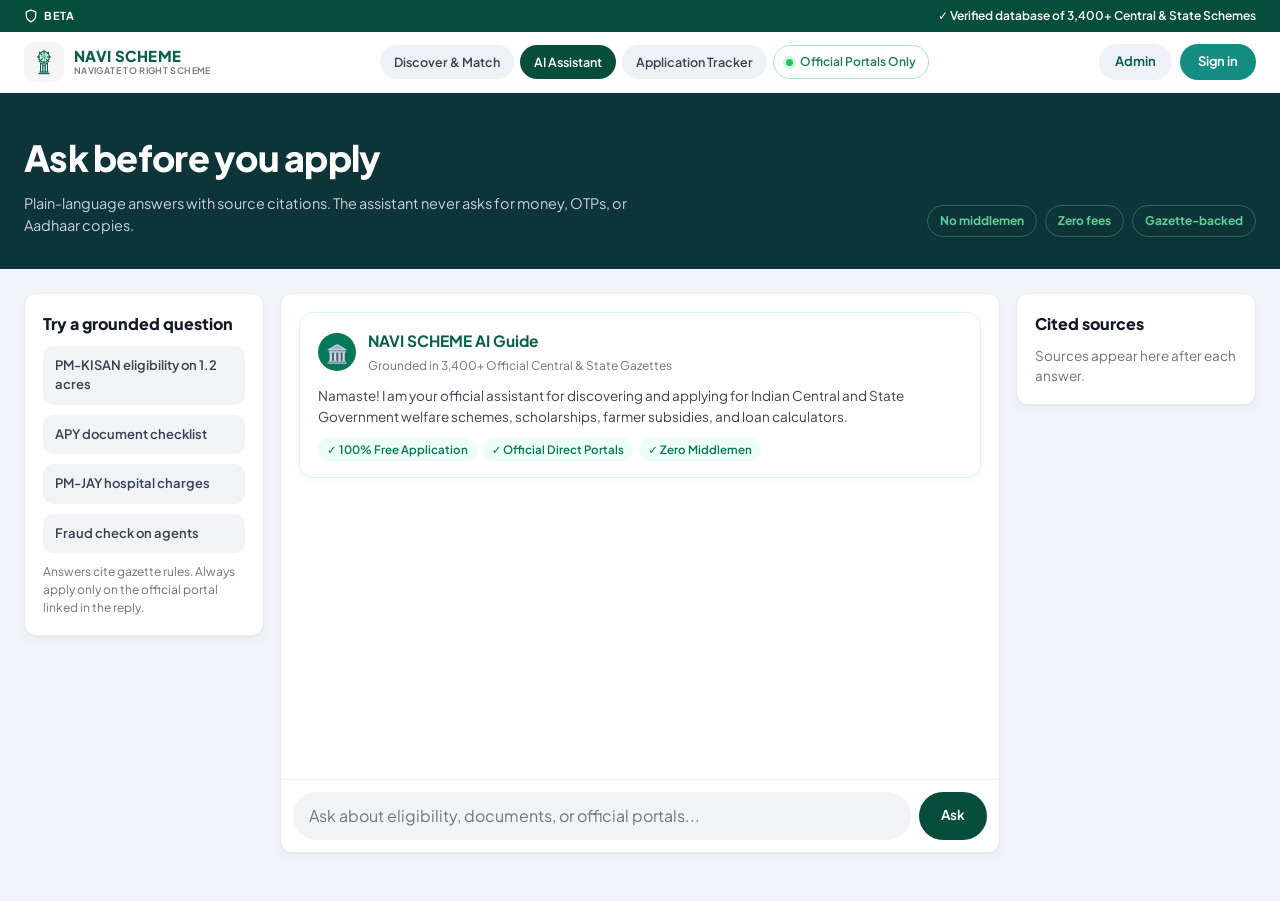
==== apps/web/public/assistant.html @ 5688abbd "feat: initialize project architecture and implement core security middleware with JWT and PBKDF2 has" ====
<!DOCTYPE html>
<html lang="en">

<head>
  <meta charset="UTF-8" />
  <meta name="viewport" content="width=device-width, initial-scale=1.0" />
  <title>AI Assistant — NAVI SCHEME</title>
  <link rel="preconnect" href="https://fonts.googleapis.com" />
  <link rel="preconnect" href="https://fonts.gstatic.com" crossorigin />
  <link href="https://fonts.googleapis.com/css2?family=Plus+Jakarta+Sans:wght@400;500;600;700;800&display=swap"
    rel="stylesheet" />
  <link rel="stylesheet" href="styles.css" />
</head>

<body>
  <div data-chrome="assistant"></div>

  <section class="page-hero">
    <div class="page-hero-inner">
      <div>
        <!-- <span class="hero-badge">GROUNDED IN OFFICIAL GAZETTES</span> -->
        <h1>Ask before you apply</h1>
        <p>Plain-language answers with source citations. The assistant never asks for money, OTPs, or Aadhaar copies.
        </p>
      </div>
      <div class="page-hero-pills">
        <span>No middlemen</span>
        <span>Zero fees</span>
        <span>Gazette-backed</span>
      </div>
    </div>
  </section>

  <main class="main">
    <div class="assistant-layout">
      <aside class="panel prompts-panel">
        <h2>Try a grounded question</h2>
        <button type="button" class="prompt-chip"
          data-prompt="Am I eligible for PM-KISAN if I own 1.2 acres in Uttar Pradesh?">PM-KISAN eligibility on 1.2
          acres</button>
        <button type="button" class="prompt-chip" data-prompt="What documents do I need for Atal Pension Yojana?">APY
          document checklist</button>
        <button type="button" class="prompt-chip" data-prompt="Is Ayushman Bharat free at empaneled hospitals?">PM-JAY
          hospital charges</button>
        <button type="button" class="prompt-chip"
          data-prompt="Can someone on WhatsApp charge me to apply for PMMVY?">Fraud check on agents</button>
        <div class="panel-note">
          Answers cite gazette rules. Always apply only on the official portal linked in the reply.
        </div>
      </aside>

      <section class="panel chat-panel">
        <div class="chat-log" id="chatLog" aria-live="polite"></div>
        <form class="chat-form" id="chatForm">
          <input id="chatInput" type="text" autocomplete="off"
            placeholder="Ask about eligibility, documents, or official portals..." />
          <button class="btn btn-search" type="submit">Ask</button>
        </form>
      </section>

      <aside class="panel sources-panel" id="sourcesPanel">
        <h2>Cited sources</h2>
        <p class="muted">Sources appear here after each answer.</p>
      </aside>
    </div>
  </main>

  <script src="site.js"></script>
  <script src="assistant.js"></script>
</body>

</html>
---- apps/web/public/styles.css ----
:root {
  --teal-deep: #0a5e4f;
  --teal-dark: #064d3b;
  --teal-mid: #0b6b58;
  --teal-signin: #138d82;
  --teal-hero: #0d3439;
  --teal-hero-stat: rgba(38, 73, 77, 0.85);
  --mint: #5ccf98;
  --mint-soft: #ecfdf5;
  --mint-badge: #d1fae9;
  --mint-text: #047857;
  --eligible-bg: #e6f7ef;
  --eligible-text: #1f7a55;
  --alert-bg: #fef3c6;
  --alert-text: #92400e;
  --page-bg: #f1f4f9;
  --nav-pill: #eef1f6;
  --input-bg: #f1f3f7;
  --text: #111827;
  --text-muted: #6b7280;
  --text-soft: #9ca3af;
  --border: #e5e7eb;
  --white: #ffffff;
  --shadow-card: 0 1px 2px rgba(16, 24, 40, 0.04), 0 4px 12px rgba(16, 24, 40, 0.04);
  --radius: 12px;
  --radius-sm: 8px;
  --font: "Plus Jakarta Sans", system-ui, sans-serif;
}

*,
*::before,
*::after {
  box-sizing: border-box;
  margin: 0;
  padding: 0;
}

html {
  scroll-behavior: smooth;
}

body {
  font-family: var(--font);
  color: var(--text);
  background: var(--page-bg);
  line-height: 1.5;
  -webkit-font-smoothing: antialiased;
  min-width: 320px;
}

button,
input,
select {
  font: inherit;
}

button {
  cursor: pointer;
  border: none;
  background: none;
}

a {
  text-decoration: none;
  color: inherit;
}

/* ——— Top bar ——— */
.topbar {
  background: var(--teal-dark);
  color: #fff;
  font-size: 12px;
  font-weight: 500;
}

.topbar-inner {
  max-width: 1280px;
  margin: 0 auto;
  padding: 7px 24px;
  display: flex;
  align-items: center;
  justify-content: space-between;
  gap: 16px;
}

.topbar-left {
  display: flex;
  align-items: center;
  gap: 6px;
}

.shield-icon {
  opacity: 0.95;
}

.beta {
  letter-spacing: 0.06em;
  font-weight: 700;
  font-size: 11px;
}

.topbar-right {
  display: flex;
  align-items: center;
  gap: 18px;
  flex-wrap: wrap;
  justify-content: flex-end;
}

.topbar-strong {
  font-weight: 600;
}

.topbar-muted {
  color: rgba(255, 255, 255, 0.72);
  font-weight: 500;
}

/* ——— Header ——— */
.header {
  background: var(--white);
  border-bottom: 1px solid #eef0f4;
  position: sticky;
  top: 0;
  z-index: 50;
}

.header-inner {
  max-width: 1280px;
  margin: 0 auto;
  padding: 10px 24px;
  display: flex;
  align-items: center;
  gap: 16px;
}

.brand {
  display: flex;
  align-items: center;
  gap: 10px;
  flex-shrink: 0;
}

.brand-logo {
  width: 40px;
  height: 40px;
  object-fit: contain;
  display: block;
  background: #f3f5f8;
  border-radius: 10px;
  padding: 4px;
}

.brand-text {
  display: flex;
  flex-direction: column;
  line-height: 1.15;
}

.brand-name {
  font-weight: 800;
  font-size: 15px;
  letter-spacing: 0.02em;
  color: var(--teal-deep);
}

.brand-tagline {
  font-size: 9px;
  font-weight: 600;
  letter-spacing: 0.04em;
  color: var(--text-muted);
  margin-top: 2px;
}

.nav {
  display: flex;
  align-items: center;
  gap: 6px;
  flex: 1;
  justify-content: center;
  flex-wrap: wrap;
  min-width: 0;
}

.nav-link {
  font-size: 12.5px;
  font-weight: 600;
  color: #374151;
  background: var(--nav-pill);
  padding: 8px 14px;
  border-radius: 999px;
  white-space: nowrap;
  transition: background 0.15s, color 0.15s;
}

.nav-link:hover {
  background: #e4e8f0;
}

.nav-link.active {
  background: var(--teal-dark);
  color: #fff;
}

.trust-pill {
  display: inline-flex;
  align-items: center;
  gap: 7px;
  font-size: 12px;
  font-weight: 600;
  color: var(--eligible-text);
  background: #fff;
  border: 1.5px solid #a7e3c8;
  padding: 7px 12px;
  border-radius: 999px;
  white-space: nowrap;
}

.trust-dot {
  width: 7px;
  height: 7px;
  border-radius: 50%;
  background: #22c55e;
  box-shadow: 0 0 0 3px rgba(34, 197, 94, 0.2);
}

.header-actions {
  display: flex;
  align-items: center;
  gap: 8px;
  flex-shrink: 0;
}

.btn {
  display: inline-flex;
  align-items: center;
  justify-content: center;
  gap: 8px;
  font-weight: 650;
  border-radius: 999px;
  transition: transform 0.12s, filter 0.12s, background 0.12s;
}

.btn:active {
  transform: scale(0.98);
}

.btn-ghost {
  background: var(--nav-pill);
  color: var(--teal-deep);
  padding: 8px 16px;
  font-size: 13px;
}

.btn-ghost:hover {
  background: #e4e8f0;
}

.btn-signin {
  background: var(--teal-signin);
  color: #fff;
  padding: 8px 18px;
  font-size: 13px;
}

.btn-signin:hover {
  filter: brightness(1.06);
}

/* ——— Hero ——— */
.hero {
  background: var(--teal-hero);
  color: #fff;
}

.hero-inner {
  max-width: 1280px;
  margin: 0 auto;
  padding: 36px 24px 40px;
  display: grid;
  grid-template-columns: 1fr auto;
  gap: 40px;
  align-items: center;
}

.hero-badge {
  display: inline-flex;
  align-items: center;
  font-size: 11px;
  font-weight: 700;
  letter-spacing: 0.05em;
  color: var(--mint);
  background: rgba(92, 207, 152, 0.1);
  border: 1px solid rgba(92, 207, 152, 0.35);
  padding: 6px 14px;
  border-radius: 999px;
  margin-bottom: 16px;
}

.hero-copy h1 {
  font-size: clamp(28px, 3.4vw, 40px);
  font-weight: 800;
  letter-spacing: -0.02em;
  line-height: 1.15;
  margin-bottom: 12px;
}

.hero-copy p {
  max-width: 620px;
  font-size: 15px;
  line-height: 1.65;
  color: rgba(226, 232, 240, 0.88);
  font-weight: 450;
}

.hero-stats {
  display: flex;
  flex-direction: column;
  gap: 12px;
  min-width: 200px;
}

.stat-card {
  background: var(--teal-hero-stat);
  border: 1px solid rgba(255, 255, 255, 0.08);
  border-radius: 10px;
  padding: 16px 22px;
  min-width: 200px;
}

.stat-value {
  font-size: 28px;
  font-weight: 800;
  letter-spacing: -0.02em;
  line-height: 1.1;
}

.stat-label {
  margin-top: 4px;
  font-size: 11px;
  font-weight: 700;
  letter-spacing: 0.06em;
  color: var(--mint);
}

/* ——— Alert ——— */
.alert-banner {
  background: var(--alert-bg);
  border-top: 1px solid rgba(13, 52, 57, 0.15);
}

.alert-inner {
  max-width: 1280px;
  margin: 0 auto;
  padding: 12px 24px;
  display: flex;
  align-items: flex-start;
  gap: 10px;
  color: var(--alert-text);
  font-size: 13px;
  line-height: 1.5;
}

.alert-inner svg {
  flex-shrink: 0;
  margin-top: 2px;
}

.alert-inner strong {
  font-weight: 700;
}

/* ——— Main layout ——— */
.main {
  padding: 24px 0 48px;
}

.main-inner {
  max-width: 1280px;
  margin: 0 auto;
  padding: 0 24px;
  display: grid;
  grid-template-columns: 280px 1fr;
  gap: 22px;
  align-items: start;
}

/* ——— Eligibility Engine ——— */
.engine {
  background: var(--white);
  border: 1px solid #e8ebf0;
  border-radius: var(--radius);
  box-shadow: var(--shadow-card);
  padding: 20px 18px 18px;
  position: sticky;
  top: 72px;
}

.engine h2 {
  font-size: 17px;
  font-weight: 800;
  margin-bottom: 18px;
  letter-spacing: -0.01em;
}

.field {
  margin-bottom: 18px;
}

.field-label {
  display: block;
  font-size: 11px;
  font-weight: 700;
  letter-spacing: 0.06em;
  color: var(--text-muted);
  margin-bottom: 8px;
}

.field-label-row {
  display: flex;
  align-items: baseline;
  justify-content: space-between;
  margin-bottom: 8px;
}

.field-label-row .field-label {
  margin-bottom: 0;
}

.age-value {
  font-size: 13px;
  font-weight: 800;
  color: var(--teal-deep);
}

.select-wrap {
  position: relative;
}

.select-wrap select {
  width: 100%;
  appearance: none;
  background: var(--input-bg);
  border: 1px solid transparent;
  border-radius: var(--radius-sm);
  padding: 11px 36px 11px 12px;
  font-size: 13px;
  font-weight: 550;
  color: var(--text);
  outline: none;
  cursor: pointer;
}

.select-wrap select:focus {
  border-color: rgba(10, 94, 79, 0.35);
  box-shadow: 0 0 0 3px rgba(10, 94, 79, 0.1);
}

.select-chevron {
  position: absolute;
  right: 12px;
  top: 50%;
  transform: translateY(-50%);
  color: var(--text-muted);
  pointer-events: none;
}

/* Slider */
.slider-wrap input[type="range"] {
  -webkit-appearance: none;
  appearance: none;
  width: 100%;
  height: 6px;
  border-radius: 999px;
  background: linear-gradient(
    to right,
    var(--teal-deep) 0%,
    var(--teal-deep) var(--pct, 42.5%),
    #dde1e8 var(--pct, 42.5%),
    #dde1e8 100%
  );
  outline: none;
}

.slider-wrap input[type="range"]::-webkit-slider-thumb {
  -webkit-appearance: none;
  width: 18px;
  height: 18px;
  border-radius: 50%;
  background: var(--teal-deep);
  border: 3px solid #fff;
  box-shadow: 0 0 0 1px var(--teal-deep), 0 2px 6px rgba(0, 0, 0, 0.15);
  cursor: pointer;
}

.slider-wrap input[type="range"]::-moz-range-thumb {
  width: 18px;
  height: 18px;
  border-radius: 50%;
  background: var(--teal-deep);
  border: 3px solid #fff;
  box-shadow: 0 0 0 1px var(--teal-deep);
  cursor: pointer;
}

.slider-marks {
  display: flex;
  justify-content: space-between;
  margin-top: 8px;
  font-size: 11px;
  color: var(--text-soft);
  font-weight: 550;
}

/* Gender segment */
.seg {
  display: grid;
  grid-template-columns: repeat(3, 1fr);
  gap: 6px;
  background: var(--input-bg);
  padding: 4px;
  border-radius: 999px;
}

.seg-btn {
  padding: 8px 6px;
  border-radius: 999px;
  font-size: 13px;
  font-weight: 650;
  color: #374151;
  transition: background 0.15s, color 0.15s;
}

.seg-btn.active {
  background: var(--teal-dark);
  color: #fff;
  box-shadow: 0 1px 3px rgba(6, 77, 59, 0.25);
}

.btn-evaluate {
  width: 100%;
  background: var(--teal-dark);
  color: #fff;
  border-radius: 10px;
  padding: 13px 16px;
  font-size: 14px;
  font-weight: 700;
  margin-top: 4px;
}

.btn-evaluate:hover {
  filter: brightness(1.08);
}

.reset-link {
  display: block;
  width: 100%;
  text-align: center;
  margin-top: 14px;
  font-size: 13px;
  font-weight: 600;
  color: var(--text-muted);
}

.reset-link:hover {
  color: var(--teal-deep);
}

/* ——— Results ——— */
.results {
  min-width: 0;
}

.search-bar {
  display: flex;
  align-items: center;
  gap: 0;
  background: var(--white);
  border: 1px solid #e4e8ef;
  border-radius: 999px;
  padding: 6px 6px 6px 16px;
  box-shadow: var(--shadow-card);
  margin-bottom: 20px;
}

.search-icon {
  color: var(--text-soft);
  flex-shrink: 0;
}

.search-bar input {
  flex: 1;
  border: none;
  outline: none;
  background: transparent;
  padding: 10px 12px;
  font-size: 14px;
  color: var(--text);
  min-width: 0;
}

.search-bar input::placeholder {
  color: var(--text-soft);
}

.btn-search {
  background: var(--teal-dark);
  color: #fff;
  border-radius: 999px;
  padding: 10px 22px;
  font-size: 13.5px;
  flex-shrink: 0;
}

.btn-search:hover {
  filter: brightness(1.08);
}

.results-header {
  margin-bottom: 16px;
}

.results-header h2 {
  font-size: 20px;
  font-weight: 800;
  letter-spacing: -0.02em;
}

.results-header p {
  margin-top: 4px;
  font-size: 13.5px;
  color: var(--text-muted);
}

/* ——— Scheme cards ——— */
.scheme-grid {
  display: grid;
  grid-template-columns: repeat(2, 1fr);
  gap: 16px;
}

.scheme-card {
  background: var(--white);
  border: 1px solid #e8ebf0;
  border-radius: 14px;
  box-shadow: var(--shadow-card);
  padding: 18px 18px 14px;
  display: flex;
  flex-direction: column;
  gap: 12px;
  animation: cardIn 0.45s ease both;
}

.scheme-card:nth-child(1) { animation-delay: 0.05s; }
.scheme-card:nth-child(2) { animation-delay: 0.12s; }
.scheme-card:nth-child(3) { animation-delay: 0.18s; }
.scheme-card:nth-child(4) { animation-delay: 0.24s; }

@keyframes cardIn {
  from {
    opacity: 0;
    transform: translateY(10px);
  }
  to {
    opacity: 1;
    transform: translateY(0);
  }
}

.card-top {
  display: flex;
  align-items: flex-start;
  justify-content: space-between;
  gap: 10px;
}

.card-meta {
  display: flex;
  align-items: center;
  gap: 8px;
  flex-wrap: wrap;
}

.cat-tag {
  font-size: 10.5px;
  font-weight: 750;
  letter-spacing: 0.04em;
  text-transform: uppercase;
  color: var(--mint-text);
  background: var(--mint-badge);
  padding: 4px 9px;
  border-radius: 6px;
}

.loc-tag {
  font-size: 12px;
  color: var(--text-muted);
  font-weight: 500;
}

.eligible {
  display: inline-flex;
  align-items: center;
  gap: 4px;
  font-size: 11.5px;
  font-weight: 700;
  color: var(--eligible-text);
  background: var(--eligible-bg);
  padding: 5px 10px;
  border-radius: 999px;
  white-space: nowrap;
  flex-shrink: 0;
}

.scheme-card h3 {
  font-size: 16.5px;
  font-weight: 800;
  letter-spacing: -0.015em;
  line-height: 1.3;
  color: #0f172a;
}

.scheme-desc {
  font-size: 13px;
  color: #64748b;
  line-height: 1.55;
}

.benefits {
  background: var(--mint-soft);
  border-radius: 10px;
  padding: 12px 14px;
}

.benefits-head {
  display: flex;
  align-items: center;
  gap: 7px;
  font-size: 11px;
  font-weight: 800;
  letter-spacing: 0.05em;
  color: var(--teal-deep);
  margin-bottom: 8px;
}

.benefits ul {
  list-style: none;
  display: flex;
  flex-direction: column;
  gap: 4px;
}

.benefits li {
  font-size: 12.5px;
  color: #374151;
  line-height: 1.45;
  padding-left: 12px;
  position: relative;
}

.benefits li::before {
  content: "•";
  position: absolute;
  left: 0;
  color: var(--teal-mid);
  font-weight: 700;
}

.docs-label {
  font-size: 10.5px;
  font-weight: 700;
  letter-spacing: 0.05em;
  color: var(--text-muted);
  margin-bottom: 8px;
}

.doc-list {
  list-style: none;
  display: flex;
  flex-direction: column;
  gap: 7px;
}

.doc-item {
  display: flex;
  align-items: center;
  gap: 9px;
  font-size: 13px;
  color: #374151;
  cursor: pointer;
  user-select: none;
}

.doc-check {
  width: 14px;
  height: 14px;
  border-radius: 3px;
  border: 1.5px solid #94a3b8;
  background: #fff;
  flex-shrink: 0;
  display: grid;
  place-items: center;
  transition: background 0.12s, border-color 0.12s;
}

.doc-item.checked .doc-check {
  background: var(--teal-mid);
  border-color: var(--teal-mid);
}

.doc-item.checked .doc-check::after {
  content: "";
  width: 6px;
  height: 4px;
  border-left: 1.8px solid #fff;
  border-bottom: 1.8px solid #fff;
  transform: rotate(-45deg) translateY(-1px);
}

.doc-item.checked {
  color: #1f2937;
}

.card-actions a {
  width: 100%;
}

.filter-seg .seg-btn {
  white-space: nowrap;
  padding-inline: 12px;
}

.btn-apply {
  background: var(--teal-dark);
  color: #fff;
  border-radius: 9px;
  padding: 11px 12px;
  font-size: 12.5px;
  font-weight: 700;
  white-space: nowrap;
}

.btn-apply:hover {
  filter: brightness(1.08);
}

.btn-ai {
  background: #fff;
  color: var(--teal-deep);
  border: 1.5px solid var(--teal-deep);
  border-radius: 9px;
  padding: 10px 12px;
  font-size: 12.5px;
  font-weight: 700;
  white-space: nowrap;
}

.btn-ai:hover {
  background: var(--mint-soft);
}

.card-footer {
  display: flex;
  align-items: center;
  gap: 18px;
  padding-top: 2px;
}

.footer-link {
  display: inline-flex;
  align-items: center;
  gap: 5px;
  font-size: 12.5px;
  font-weight: 600;
  color: var(--text-muted);
}

.footer-link:hover {
  color: var(--teal-deep);
}

.footer-link.saved {
  color: var(--teal-deep);
}

/* ——— Motion ——— */
.hero-copy,
.hero-stats {
  animation: fadeUp 0.55s ease both;
}

.hero-stats {
  animation-delay: 0.12s;
}

@keyframes fadeUp {
  from {
    opacity: 0;
    transform: translateY(12px);
  }
  to {
    opacity: 1;
    transform: translateY(0);
  }
}

.menu-toggle {
  display: none;
  width: 42px;
  height: 42px;
  border-radius: 10px;
  background: var(--nav-pill);
  flex-direction: column;
  align-items: center;
  justify-content: center;
  gap: 5px;
}

.menu-toggle span {
  display: block;
  width: 16px;
  height: 2px;
  background: var(--teal-dark);
  border-radius: 2px;
}

.mobile-drawer {
  border-top: 1px solid #eef0f4;
  background: #fff;
  padding: 12px 16px 16px;
}

.mobile-nav {
  display: flex;
  flex-direction: column;
  gap: 8px;
}

.mobile-nav .nav-link,
.mobile-nav .trust-pill {
  text-align: center;
}

.btn-ghost.is-current {
  background: var(--teal-dark);
  color: #fff;
}

.page-hero {
  background: var(--teal-hero);
  color: #fff;
}

.page-hero-inner {
  max-width: 1280px;
  margin: 0 auto;
  padding: 28px 24px 32px;
  display: flex;
  justify-content: space-between;
  gap: 24px;
  align-items: flex-end;
}

.page-hero-inner h1 {
  font-size: clamp(24px, 3vw, 36px);
  font-weight: 800;
  letter-spacing: -0.02em;
  margin: 10px 0 8px;
}

.page-hero-inner p {
  max-width: 640px;
  color: rgba(226, 232, 240, 0.88);
  font-size: 14.5px;
}

.page-hero-pills {
  display: flex;
  gap: 8px;
  flex-wrap: wrap;
}

.page-hero-pills span {
  border: 1px solid rgba(92, 207, 152, 0.35);
  color: var(--mint);
  border-radius: 999px;
  padding: 6px 12px;
  font-size: 12px;
  font-weight: 700;
}

.panel {
  background: var(--white);
  border: 1px solid #e8ebf0;
  border-radius: var(--radius);
  box-shadow: var(--shadow-card);
  padding: 18px;
}

.muted {
  color: var(--text-muted);
  font-size: 13.5px;
}

.assistant-layout {
  max-width: 1280px;
  margin: 0 auto;
  padding: 0 24px;
  display: grid;
  grid-template-columns: 240px 1fr 240px;
  gap: 16px;
  align-items: start;
}

.prompts-panel,
.sources-panel {
  display: flex;
  flex-direction: column;
  gap: 10px;
}

.prompts-panel h2,
.sources-panel h2,
.admin-content h2,
.auth-card h2 {
  font-size: 16px;
  font-weight: 800;
}

.prompt-chip {
  text-align: left;
  background: var(--input-bg);
  border-radius: 10px;
  padding: 10px 12px;
  font-size: 13px;
  font-weight: 600;
  color: #374151;
}

.prompt-chip:hover {
  background: var(--mint-soft);
  color: var(--teal-deep);
}

.panel-note {
  font-size: 12px;
  color: var(--text-muted);
  line-height: 1.5;
}

.chat-panel {
  min-height: 560px;
  display: flex;
  flex-direction: column;
  padding: 0;
  overflow: hidden;
}

.chat-log {
  flex: 1;
  padding: 18px;
  display: flex;
  flex-direction: column;
  gap: 14px;
  overflow-y: auto;
  max-height: 540px;
}

.bubble {
  max-width: 90%;
  border-radius: 14px;
  padding: 14px 18px;
  font-size: 13.8px;
  line-height: 1.6;
  word-break: break-word;
}

.bubble-ai {
  background: #ffffff;
  color: #1e293b;
  border: 1px solid #e2e8f0;
  box-shadow: 0 1px 3px rgba(0, 0, 0, 0.02);
}

.bubble-ai hr {
  border: 0;
  border-top: 1px solid #e2e8f0;
  margin: 12px 0;
}

.bubble-ai li {
  margin-left: 20px;
  margin-bottom: 5px;
  line-height: 1.55;
}

.bubble-user {
  margin-left: auto;
  background: var(--teal-dark, #064e3b);
  color: #ffffff;
  border-bottom-right-radius: 4px;
}

.cite-note {
  margin-top: 8px;
  font-size: 11.5px;
  opacity: 0.75;
}

.chat-form {
  display: flex;
  gap: 8px;
  padding: 12px;
  border-top: 1px solid #eef0f4;
}

.chat-form input {
  flex: 1;
  border: none;
  background: var(--input-bg);
  border-radius: 999px;
  padding: 12px 16px;
  outline: none;
  min-width: 0;
}

.source-card {
  background: var(--input-bg);
  border-radius: 10px;
  padding: 10px 12px;
  display: flex;
  flex-direction: column;
  gap: 4px;
  font-size: 12.5px;
}

.tracker-toolbar {
  max-width: 1280px;
  margin: 0 auto 16px;
  padding: 0 24px;
  display: flex;
  justify-content: space-between;
  gap: 12px;
  align-items: center;
}

.filter-seg {
  display: flex;
  grid-template-columns: none;
  width: max-content;
  max-width: 100%;
}

.tracker-stats,
.tracker-list {
  max-width: 1280px;
  margin: 0 auto;
  padding: 0 24px;
}

.tracker-stats {
  display: grid;
  grid-template-columns: repeat(4, 1fr);
  gap: 12px;
  margin-bottom: 16px;
}

.mini-stat,
.kpi {
  background: #fff;
  border: 1px solid #e8ebf0;
  border-radius: 12px;
  padding: 14px 16px;
  box-shadow: var(--shadow-card);
}

.mini-stat strong,
.kpi strong {
  display: block;
  font-size: 22px;
  font-weight: 800;
}

.mini-stat span,
.kpi span {
  font-size: 12px;
  color: var(--text-muted);
  font-weight: 600;
}

.tracker-list {
  display: grid;
  grid-template-columns: repeat(2, 1fr);
  gap: 16px;
}

.track-card {
  background: #fff;
  border: 1px solid #e8ebf0;
  border-radius: 14px;
  padding: 18px;
  display: flex;
  flex-direction: column;
  gap: 10px;
  box-shadow: var(--shadow-card);
}

.track-amount {
  font-size: 13px;
  font-weight: 700;
  color: var(--teal-deep);
}

.timeline {
  list-style: none;
  display: grid;
  grid-template-columns: repeat(4, 1fr);
  gap: 6px;
  font-size: 11px;
  color: var(--text-muted);
}

.timeline li {
  display: flex;
  flex-direction: column;
  gap: 6px;
}

.timeline span {
  height: 6px;
  border-radius: 99px;
  background: #e5e7eb;
}

.timeline .done span,
.timeline .now span {
  background: var(--teal-mid);
}

.timeline .now {
  color: var(--teal-deep);
  font-weight: 700;
}

.empty-state {
  grid-column: 1 / -1;
  background: #fff;
  border-radius: 14px;
  padding: 40px 24px;
  text-align: center;
}

.empty-state p {
  color: var(--text-muted);
  margin: 8px 0 16px;
}

.auth-body .header {
  position: sticky;
}

.auth-shell {
  max-width: 1040px;
  margin: 32px auto 48px;
  padding: 0 24px;
  display: grid;
  grid-template-columns: 1fr 1fr;
  gap: 24px;
  align-items: start;
}

.auth-brand {
  background: var(--teal-hero);
  color: #fff;
  border-radius: 16px;
  padding: 32px 28px;
  min-height: 360px;
}

.auth-logo {
  width: 56px;
  height: 56px;
  background: #f3f5f8;
  border-radius: 12px;
  padding: 6px;
  margin-bottom: 18px;
}

.auth-brand h1 {
  font-size: 30px;
  line-height: 1.2;
  margin-bottom: 16px;
}

.auth-brand ul {
  padding-left: 18px;
  color: rgba(226, 232, 240, 0.9);
}

.auth-form .field-label {
  margin-top: 12px;
}

.text-input {
  width: 100%;
  background: var(--input-bg);
  border: 1px solid transparent;
  border-radius: 8px;
  padding: 11px 12px;
  margin-bottom: 4px;
}

.text-input:focus {
  outline: none;
  border-color: rgba(10, 94, 79, 0.35);
  box-shadow: 0 0 0 3px rgba(10, 94, 79, 0.1);
}

.check-row {
  display: flex;
  gap: 8px;
  align-items: flex-start;
  font-size: 13px;
  color: #374151;
  margin: 12px 0;
}

.auth-switch {
  text-align: center;
  margin-top: 14px;
  font-size: 13.5px;
  color: var(--text-muted);
}

.auth-switch a {
  color: var(--teal-deep);
  font-weight: 700;
}

.admin-layout {
  max-width: 1280px;
  margin: 0 auto;
  padding: 0 24px;
  display: grid;
  grid-template-columns: 220px 1fr;
  gap: 16px;
}

.admin-nav {
  display: flex;
  flex-direction: column;
  gap: 8px;
  position: sticky;
  top: 72px;
}

.admin-tab {
  text-align: left;
  padding: 10px 12px;
  border-radius: 10px;
  font-weight: 700;
  font-size: 13.5px;
  color: #374151;
  background: var(--input-bg);
}

.admin-tab.active {
  background: var(--teal-dark);
  color: #fff;
}

.kpi-grid {
  display: grid;
  grid-template-columns: repeat(4, 1fr);
  gap: 12px;
  margin-bottom: 16px;
}

.kpi.warn strong {
  color: #b45309;
}

.ops-list {
  margin-top: 12px;
  padding-left: 18px;
  color: #374151;
  font-size: 14px;
}

.table-wrap {
  overflow-x: auto;
  background: #fff;
  border: 1px solid #e8ebf0;
  border-radius: 12px;
}

.data-table {
  width: 100%;
  border-collapse: collapse;
  font-size: 13.5px;
}

.data-table th,
.data-table td {
  padding: 12px 14px;
  text-align: left;
  border-bottom: 1px solid #eef0f4;
  white-space: nowrap;
}

.data-table th {
  font-size: 11px;
  letter-spacing: 0.05em;
  color: var(--text-muted);
}

.pill-warn {
  display: inline-flex;
  background: var(--alert-bg);
  color: var(--alert-text);
  border-radius: 999px;
  padding: 4px 10px;
  font-size: 12px;
  font-weight: 700;
}

@media (max-width: 1100px) {
  .assistant-layout,
  .kpi-grid,
  .tracker-stats {
    grid-template-columns: 1fr 1fr;
  }

  .assistant-layout {
    grid-template-columns: 1fr 1fr;
  }

  .prompts-panel {
    grid-column: 1 / -1;
  }

  .admin-layout {
    grid-template-columns: 1fr;
  }

  .admin-nav {
    position: static;
    flex-direction: row;
    flex-wrap: wrap;
  }
}

@media (max-width: 960px) {
  .auth-shell,
  .tracker-list,
  .page-hero-inner {
    grid-template-columns: 1fr;
  }

  .page-hero-inner {
    flex-direction: column;
    align-items: flex-start;
  }

  .tracker-list {
    grid-template-columns: 1fr;
  }
}

@media (max-width: 720px) {
  .kpi-grid,
  .tracker-stats,
  .assistant-layout {
    grid-template-columns: 1fr;
  }
}

/* ——— Responsive ——— */
@media (max-width: 1100px) {
  .nav {
    display: none;
  }

  .menu-toggle {
    display: inline-flex;
  }

  .header-inner {
    justify-content: space-between;
  }
}

@media (max-width: 960px) {
  .main-inner {
    grid-template-columns: 1fr;
  }

  .engine {
    position: static;
  }

  .hero-inner {
    grid-template-columns: 1fr;
    gap: 24px;
  }

  .hero-stats {
    flex-direction: row;
    flex-wrap: wrap;
  }

  .stat-card {
    flex: 1;
    min-width: 160px;
  }
}

@media (max-width: 720px) {
  .scheme-grid {
    grid-template-columns: 1fr;
  }

  .topbar-right {
    display: none;
  }

  .card-actions {
    grid-template-columns: 1fr;
  }

  .header-actions > .btn-ghost {
    display: none;
  }

  .search-bar {
    flex-wrap: wrap;
    border-radius: 16px;
    padding: 10px 12px;
  }

  .btn-search {
    width: 100%;
  }

  .tracker-toolbar {
    flex-direction: column;
    align-items: stretch;
  }

  .filter-seg {
    overflow-x: auto;
  }

  .auth-brand h1 {
    font-size: 26px;
  }
}

@media (max-width: 640px) {
  .assistant-layout,
  .admin-layout {
    grid-template-columns: 1fr;
  }

  .chat-panel {
    min-height: 420px;
  }

  .page-hero-inner h1 {
    font-size: 26px;
  }

  .brand-tagline {
    display: none;
  }

  .timeline {
    grid-template-columns: 1fr 1fr;
    gap: 8px;
  }

  .header-inner,
  .topbar-inner,
  .hero-inner,
  .alert-inner,
  .main-inner,
  .page-hero-inner {
    padding-left: 16px;
    padding-right: 16px;
  }
}
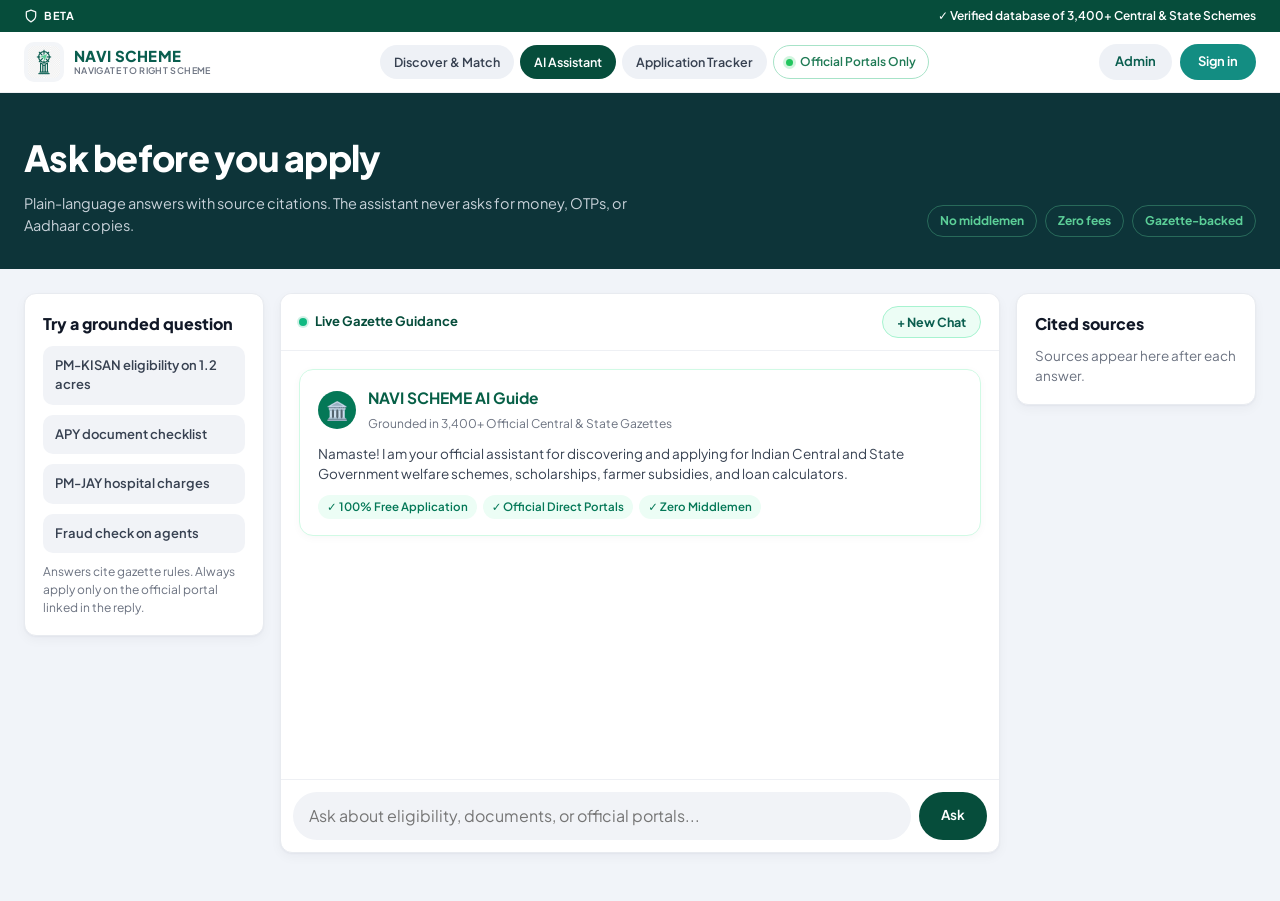
==== commit 3300f84d: "feat: generalized scheme matching engine, backend security fixes, and new chat reset UI" ====
--- a/apps/web/public/assistant.html
+++ b/apps/web/public/assistant.html
@@ -50,6 +50,15 @@
       </aside>
 
       <section class="panel chat-panel">
+        <div class="chat-header">
+          <div class="chat-header-title">
+            <span class="chat-status-dot"></span>
+            <span>Live Gazette Guidance</span>
+          </div>
+          <button type="button" class="btn btn-new-chat" id="newChatBtn" title="Start a fresh conversation">
+            + New Chat
+          </button>
+        </div>
         <div class="chat-log" id="chatLog" aria-live="polite"></div>
         <form class="chat-form" id="chatForm">
           <input id="chatInput" type="text" autocomplete="off"
--- a/apps/web/public/styles.css
+++ b/apps/web/public/styles.css
@@ -1056,6 +1056,58 @@
   overflow: hidden;
 }
 
+.chat-header {
+  display: flex;
+  align-items: center;
+  justify-content: space-between;
+  padding: 12px 18px;
+  border-bottom: 1px solid #eef0f4;
+  background: #ffffff;
+}
+
+.chat-header-title {
+  display: flex;
+  align-items: center;
+  gap: 8px;
+  font-size: 13px;
+  font-weight: 700;
+  color: var(--teal-dark, #064d3b);
+}
+
+.chat-status-dot {
+  width: 8px;
+  height: 8px;
+  border-radius: 50%;
+  background: #10b981;
+  box-shadow: 0 0 0 2px rgba(16, 185, 129, 0.2);
+}
+
+.btn-new-chat {
+  display: inline-flex;
+  align-items: center;
+  gap: 6px;
+  padding: 6px 14px;
+  background: var(--mint-soft, #ecfdf5);
+  color: var(--teal-deep, #0a5e4f);
+  border: 1px solid #a7f3d0;
+  border-radius: 999px;
+  font-size: 12.5px;
+  font-weight: 700;
+  cursor: pointer;
+  transition: all 0.15s ease;
+}
+
+.btn-new-chat:hover:not(:disabled) {
+  background: var(--teal-deep, #0a5e4f);
+  color: #ffffff;
+  border-color: var(--teal-deep, #0a5e4f);
+}
+
+.btn-new-chat:disabled {
+  opacity: 0.6;
+  cursor: not-allowed;
+}
+
 .chat-log {
   flex: 1;
   padding: 18px;
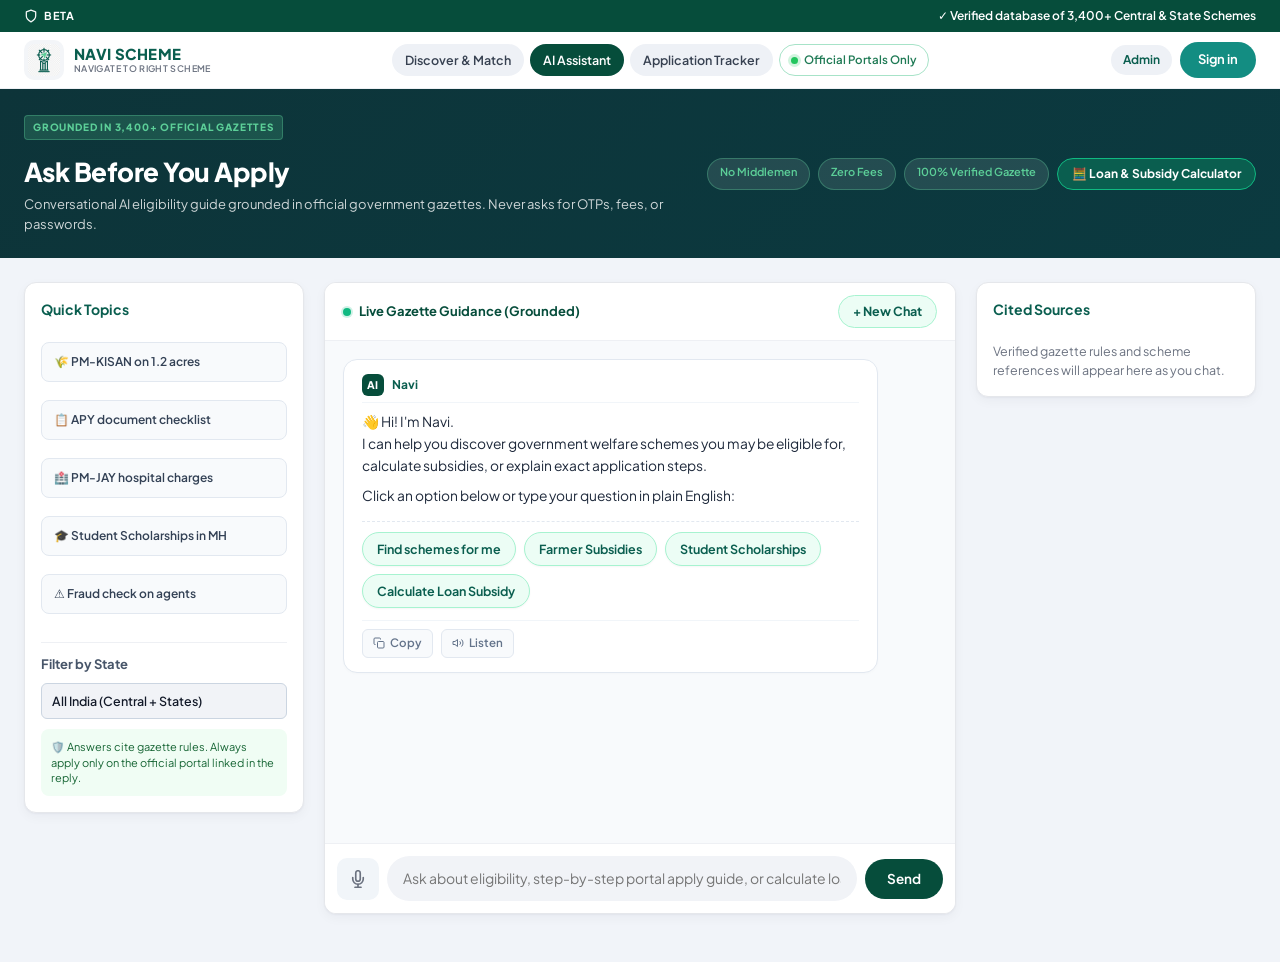
==== commit 6044c483: "feat: implement scheme matching engine and support backend infrastructure" ====
--- a/apps/web/public/assistant.html
+++ b/apps/web/public/assistant.html
@@ -18,61 +18,215 @@
   <section class="page-hero">
     <div class="page-hero-inner">
       <div>
-        <!-- <span class="hero-badge">GROUNDED IN OFFICIAL GAZETTES</span> -->
-        <h1>Ask before you apply</h1>
-        <p>Plain-language answers with source citations. The assistant never asks for money, OTPs, or Aadhaar copies.
-        </p>
+        <span class="hero-badge">GROUNDED IN 3,400+ OFFICIAL GAZETTES</span>
+        <h1>Ask Before You Apply</h1>
+        <p>Conversational AI eligibility guide grounded in official government gazettes. Never asks for OTPs, fees, or
+          passwords.</p>
       </div>
       <div class="page-hero-pills">
-        <span>No middlemen</span>
-        <span>Zero fees</span>
-        <span>Gazette-backed</span>
+        <span>No Middlemen</span>
+        <span>Zero Fees</span>
+        <span>100% Verified Gazette</span>
+        <button type="button" class="btn btn-calc-pill" id="openCalcBtn"
+          style="background:#0a5e4f;color:#fff;border:1px solid #10b981;cursor:pointer;padding:6px 14px;border-radius:999px;font-size:12px;font-weight:700;">🧮
+          Loan &amp; Subsidy Calculator</button>
       </div>
     </div>
   </section>
 
   <main class="main">
     <div class="assistant-layout">
+      <!-- Left: Prompts & Profile preferences -->
       <aside class="panel prompts-panel">
-        <h2>Try a grounded question</h2>
+        <h2>Quick Topics</h2>
         <button type="button" class="prompt-chip"
-          data-prompt="Am I eligible for PM-KISAN if I own 1.2 acres in Uttar Pradesh?">PM-KISAN eligibility on 1.2
-          acres</button>
-        <button type="button" class="prompt-chip" data-prompt="What documents do I need for Atal Pension Yojana?">APY
-          document checklist</button>
-        <button type="button" class="prompt-chip" data-prompt="Is Ayushman Bharat free at empaneled hospitals?">PM-JAY
-          hospital charges</button>
+          data-prompt="Am I eligible for PM-KISAN if I own 1.2 acres in Uttar Pradesh?">
+          🌾 PM-KISAN on 1.2 acres
+        </button>
+        <button type="button" class="prompt-chip" data-prompt="What documents do I need for Atal Pension Yojana?">
+          📋 APY document checklist
+        </button>
+        <button type="button" class="prompt-chip" data-prompt="Is Ayushman Bharat free at empaneled hospitals?">
+          🏥 PM-JAY hospital charges
+        </button>
         <button type="button" class="prompt-chip"
-          data-prompt="Can someone on WhatsApp charge me to apply for PMMVY?">Fraud check on agents</button>
-        <div class="panel-note">
-          Answers cite gazette rules. Always apply only on the official portal linked in the reply.
+          data-prompt="What schemes are available for college students in Maharashtra?">
+          🎓 Student Scholarships in MH
+        </button>
+        <button type="button" class="prompt-chip"
+          data-prompt="Can someone on WhatsApp charge me a fee to apply for PMMVY?">
+          ⚠️ Fraud check on agents
+        </button>
+
+        <div style="margin-top: 10px; border-top: 1px solid #eef0f4; padding-top: 12px;">
+          <h3 style="font-size: 13px; font-weight: 700; color: #475569; margin-bottom: 8px;">Filter by State</h3>
+          <div class="select-wrap">
+            <select id="profileState"
+              style="width: 100%; padding: 8px 10px; font-size: 12.5px; border-radius: 6px; border: 1px solid #cbd5e1;">
+              <option value="All India">All India (Central + States)</option>
+              <option value="Maharashtra">Maharashtra</option>
+              <option value="Uttar Pradesh">Uttar Pradesh</option>
+              <option value="Madhya Pradesh">Madhya Pradesh</option>
+              <option value="Karnataka">Karnataka</option>
+              <option value="Bihar">Bihar</option>
+              <option value="Tamil Nadu">Tamil Nadu</option>
+              <option value="Rajasthan">Rajasthan</option>
+              <option value="Gujarat">Gujarat</option>
+              <option value="West Bengal">West Bengal</option>
+              <option value="Delhi">Delhi</option>
+              <option value="Kerala">Kerala</option>
+              <option value="Punjab">Punjab</option>
+              <option value="Haryana">Haryana</option>
+              <option value="Andhra Pradesh">Andhra Pradesh</option>
+              <option value="Telangana">Telangana</option>
+              <option value="Odisha">Odisha</option>
+              <option value="Assam">Assam</option>
+            </select>
+          </div>
+        </div>
+
+        <div class="panel-note" style="margin-top: auto;">
+          🛡️ Answers cite gazette rules. Always apply only on the official portal linked in the reply.
         </div>
       </aside>
 
-      <section class="panel chat-panel">
+      <!-- Center: Main Chat Panel -->
+      <section class="panel chat-panel" style="height:632px;">
         <div class="chat-header">
           <div class="chat-header-title">
             <span class="chat-status-dot"></span>
-            <span>Live Gazette Guidance</span>
-          </div>
-          <button type="button" class="btn btn-new-chat" id="newChatBtn" title="Start a fresh conversation">
+            <span>Live Gazette Guidance (Grounded)</span>
+          </div>
+          <button type="button" class="btn btn-new-chat" id="clearChatBtn" title="Start a fresh conversation">
             + New Chat
           </button>
         </div>
         <div class="chat-log" id="chatLog" aria-live="polite"></div>
         <form class="chat-form" id="chatForm">
+          <button type="button" class="btn-mic" id="micBtn" title="Voice Input" aria-label="Voice Input">
+            <svg width="18" height="18" viewBox="0 0 24 24" fill="none" stroke="currentColor" stroke-width="2.2"
+              stroke-linecap="round" stroke-linejoin="round">
+              <path d="M12 1a3 3 0 0 0-3 3v8a3 3 0 0 0 6 0V4a3 3 0 0 0-3-3z" />
+              <path d="M19 10v2a7 7 0 0 1-14 0v-2" />
+              <line x1="12" y1="19" x2="12" y2="23" />
+              <line x1="8" y1="23" x2="16" y2="23" />
+            </svg>
+          </button>
           <input id="chatInput" type="text" autocomplete="off"
-            placeholder="Ask about eligibility, documents, or official portals..." />
-          <button class="btn btn-search" type="submit">Ask</button>
+            placeholder="Ask about eligibility, step-by-step portal apply guide, or calculate loan subsidy..." />
+          <button class="btn btn-search" type="submit" id="sendBtn">Send</button>
         </form>
       </section>
 
+      <!-- Right: Cited Sources Sidebar -->
       <aside class="panel sources-panel" id="sourcesPanel">
-        <h2>Cited sources</h2>
-        <p class="muted">Sources appear here after each answer.</p>
+        <h2>Cited Sources</h2>
+        <div id="sourcesList" class="sources-list">
+          <p class="muted" style="font-size: 12.5px;">Verified gazette rules and scheme references will appear here as
+            you chat.</p>
+        </div>
       </aside>
     </div>
   </main>
+
+  <!-- Step-by-Step How to Apply Modal -->
+  <div class="modal" id="stepsModal" role="dialog" aria-modal="true">
+    <div class="modal-backdrop"></div>
+    <div class="modal-dialog">
+      <div class="modal-header">
+        <h3 id="modalSchemeTitle">How to Apply</h3>
+        <button type="button" class="modal-close" id="closeStepsModal" aria-label="Close">✕</button>
+      </div>
+      <div class="modal-body" id="modalStepsBody">
+        <p>Loading official portal steps...</p>
+      </div>
+      <div class="modal-footer">
+        <button type="button" class="btn btn-apply" id="modalDoneBtn">Done</button>
+      </div>
+    </div>
+  </div>
+
+  <!-- Loan & Subsidy Calculator Modal -->
+  <div class="modal" id="calcModal" role="dialog" aria-modal="true">
+    <div class="modal-backdrop"></div>
+    <div class="modal-dialog">
+      <div class="modal-header">
+        <h3>Government Loan &amp; Subsidy Calculator</h3>
+        <button type="button" class="modal-close" id="closeCalcModal" aria-label="Close">✕</button>
+      </div>
+      <div class="modal-body">
+        <div style="display: grid; grid-template-columns: 1fr 1fr; gap: 14px; margin-bottom: 16px;">
+          <div>
+            <label class="field-label" for="calcAmount">PROJECT / LOAN AMOUNT (₹)</label>
+            <input type="number" id="calcAmount" class="text-input" value="100000" min="5000" step="5000" />
+          </div>
+          <div>
+            <label class="field-label" for="calcScheme">SCHEME PROGRAM</label>
+            <select id="calcScheme" class="text-input">
+              <option value="PMEGP">PMEGP (Prime Minister Employment Generation)</option>
+              <option value="MUDRA_SHISHU">PM Mudra (Shishu - up to ₹50k)</option>
+              <option value="MUDRA_KISHORE">PM Mudra (Kishore - ₹50k to ₹5L)</option>
+              <option value="MUDRA_TARUN">PM Mudra (Tarun - ₹5L to ₹10L)</option>
+              <option value="STANDUP_INDIA">Stand-Up India (SC/ST/Women)</option>
+            </select>
+          </div>
+          <div>
+            <label class="field-label" for="calcCategory">BENEFICIARY CATEGORY</label>
+            <select id="calcCategory" class="text-input">
+              <option value="General">General Category</option>
+              <option value="SC">SC / ST</option>
+              <option value="OBC">OBC</option>
+              <option value="Women">Women Entrepreneur</option>
+              <option value="Minority">Minority Community</option>
+              <option value="Divyang">Divyang / Specially Abled</option>
+            </select>
+          </div>
+          <div>
+            <label class="field-label" for="calcArea">LOCATION / AREA</label>
+            <select id="calcArea" class="text-input">
+              <option value="Urban">Urban Area</option>
+              <option value="Rural">Rural Area (Higher Subsidy)</option>
+            </select>
+          </div>
+        </div>
+
+        <button type="button" id="runCalcBtn" class="btn btn-evaluate" style="width: 100%;">
+          Calculate Subsidy &amp; Monthly EMI
+        </button>
+
+        <div id="calcResults" class="calc-results-box"
+          style="display:none; margin-top: 18px; padding: 16px; background: #f8fafc; border-radius: 10px; border: 1px solid #e2e8f0;">
+          <div
+            style="display: grid; grid-template-columns: repeat(4, 1fr); gap: 10px; text-align: center; margin-bottom: 12px;">
+            <div class="calc-stat-card">
+              <span class="calc-stat-label">Govt Subsidy</span>
+              <strong id="resSubsidy" class="calc-stat-val" style="color:#047857;">-</strong>
+            </div>
+            <div class="calc-stat-card">
+              <span class="calc-stat-label">Own Margin</span>
+              <strong id="resMargin" class="calc-stat-val">-</strong>
+            </div>
+            <div class="calc-stat-card">
+              <span class="calc-stat-label">Net Bank Loan</span>
+              <strong id="resLoan" class="calc-stat-val">-</strong>
+            </div>
+            <div class="calc-stat-card">
+              <span class="calc-stat-label">Estimated EMI</span>
+              <strong id="resEMI" class="calc-stat-val" style="color:#2563eb;">-</strong>
+            </div>
+          </div>
+          <p id="resSummary"
+            style="font-size: 13px; color: #334155; line-height: 1.5; background: #fff; padding: 10px 14px; border-radius: 8px; border: 1px solid #cbd5e1;">
+          </p>
+        </div>
+      </div>
+      <div class="modal-footer" style="display:flex; justify-content:space-between;">
+        <button type="button" class="btn btn-ghost" id="askAiAboutCalcBtn">Ask AI for Guidance</button>
+        <button type="button" class="btn btn-apply"
+          onclick="document.getElementById('calcModal').classList.remove('open')">Close</button>
+      </div>
+    </div>
+  </div>
 
   <script src="site.js"></script>
   <script src="assistant.js"></script>
--- a/apps/web/public/styles.css
+++ b/apps/web/public/styles.css
@@ -128,10 +128,12 @@
 .header-inner {
   max-width: 1280px;
   margin: 0 auto;
-  padding: 10px 24px;
-  display: flex;
-  align-items: center;
+  padding: 8px 24px;
+  display: flex;
+  align-items: center;
+  justify-content: space-between;
   gap: 16px;
+  min-height: 56px;
 }
 
 .brand {
@@ -178,7 +180,7 @@
   gap: 6px;
   flex: 1;
   justify-content: center;
-  flex-wrap: wrap;
+  flex-wrap: nowrap;
   min-width: 0;
 }
 
@@ -187,7 +189,7 @@
   font-weight: 600;
   color: #374151;
   background: var(--nav-pill);
-  padding: 8px 14px;
+  padding: 7px 13px;
   border-radius: 999px;
   white-space: nowrap;
   transition: background 0.15s, color 0.15s;
@@ -205,15 +207,16 @@
 .trust-pill {
   display: inline-flex;
   align-items: center;
-  gap: 7px;
-  font-size: 12px;
+  gap: 6px;
+  font-size: 11.5px;
   font-weight: 600;
   color: var(--eligible-text);
   background: #fff;
   border: 1.5px solid #a7e3c8;
-  padding: 7px 12px;
+  padding: 6px 11px;
   border-radius: 999px;
   white-space: nowrap;
+  flex-shrink: 0;
 }
 
 .trust-dot {
@@ -229,6 +232,26 @@
   align-items: center;
   gap: 8px;
   flex-shrink: 0;
+  flex-wrap: nowrap;
+}
+
+.user-pill {
+  display: flex;
+  align-items: center;
+  gap: 8px;
+  font-size: 13px;
+  font-weight: 600;
+  color: var(--text, #1e293b);
+  white-space: nowrap;
+}
+
+.user-name-text {
+  max-width: 150px;
+  overflow: hidden;
+  text-overflow: ellipsis;
+  white-space: nowrap;
+  display: inline-block;
+  vertical-align: middle;
 }
 
 .btn {
@@ -472,13 +495,11 @@
   width: 100%;
   height: 6px;
   border-radius: 999px;
-  background: linear-gradient(
-    to right,
-    var(--teal-deep) 0%,
-    var(--teal-deep) var(--pct, 42.5%),
-    #dde1e8 var(--pct, 42.5%),
-    #dde1e8 100%
-  );
+  background: linear-gradient(to right,
+      var(--teal-deep) 0%,
+      var(--teal-deep) var(--pct, 42.5%),
+      #dde1e8 var(--pct, 42.5%),
+      #dde1e8 100%);
   outline: none;
 }
 
@@ -651,16 +672,28 @@
   animation: cardIn 0.45s ease both;
 }
 
-.scheme-card:nth-child(1) { animation-delay: 0.05s; }
-.scheme-card:nth-child(2) { animation-delay: 0.12s; }
-.scheme-card:nth-child(3) { animation-delay: 0.18s; }
-.scheme-card:nth-child(4) { animation-delay: 0.24s; }
+.scheme-card:nth-child(1) {
+  animation-delay: 0.05s;
+}
+
+.scheme-card:nth-child(2) {
+  animation-delay: 0.12s;
+}
+
+.scheme-card:nth-child(3) {
+  animation-delay: 0.18s;
+}
+
+.scheme-card:nth-child(4) {
+  animation-delay: 0.24s;
+}
 
 @keyframes cardIn {
   from {
     opacity: 0;
     transform: translateY(10px);
   }
+
   to {
     opacity: 1;
     transform: translateY(0);
@@ -898,6 +931,7 @@
     opacity: 0;
     transform: translateY(12px);
   }
+
   to {
     opacity: 1;
     transform: translateY(0);
@@ -1056,6 +1090,671 @@
   overflow: hidden;
 }
 
+
+/* =========================================================
+   CHATGPT-STYLE AI ASSISTANT INTERFACE
+   ========================================================= */
+.page-hero {
+  background: linear-gradient(135deg, var(--teal-hero) 0%, #0b3a40 100%);
+  color: #fff;
+  padding: 24px 0;
+}
+
+.page-hero-inner {
+  max-width: 1380px;
+  margin: 0 auto;
+  padding: 0 24px;
+  display: flex;
+  justify-content: space-between;
+  align-items: center;
+  flex-wrap: wrap;
+  gap: 16px;
+}
+
+.hero-badge {
+  display: inline-block;
+  background: rgba(92, 207, 152, 0.2);
+  color: var(--mint);
+  font-size: 10px;
+  font-weight: 800;
+  letter-spacing: 0.08em;
+  padding: 4px 8px;
+  border-radius: 4px;
+  margin-bottom: 6px;
+}
+
+.page-hero-inner h1 {
+  font-size: 26px;
+  font-weight: 800;
+  line-height: 1.2;
+}
+
+.page-hero-inner p {
+  font-size: 13px;
+  color: rgba(255, 255, 255, 0.8);
+}
+
+.page-hero-pills {
+  display: flex;
+  gap: 8px;
+  flex-wrap: wrap;
+}
+
+.page-hero-pills span {
+  background: rgba(255, 255, 255, 0.1);
+  padding: 5px 12px;
+  border-radius: 99px;
+  font-size: 11px;
+  font-weight: 600;
+}
+
+/* Assistant 3-column Layout */
+.assistant-layout {
+  display: grid;
+  grid-template-columns: 280px 1fr 280px;
+  gap: 20px;
+  align-items: start;
+}
+
+.panel {
+  background: var(--white);
+  border: 1px solid var(--border);
+  border-radius: var(--radius);
+  padding: 16px;
+  box-shadow: var(--shadow-card);
+}
+
+.prompts-panel h2,
+.sources-panel h2 {
+  font-size: 14px;
+  font-weight: 700;
+  color: var(--teal-deep);
+  margin-bottom: 12px;
+}
+
+.prompt-chip {
+  display: block;
+  width: 100%;
+  text-align: left;
+  background: #f8fafc;
+  border: 1px solid #e2e8f0;
+  border-radius: 8px;
+  padding: 10px 12px;
+  margin-bottom: 8px;
+  font-size: 12px;
+  font-weight: 600;
+  color: #334155;
+  transition: all 0.15s;
+}
+
+.prompt-chip:hover {
+  background: var(--mint-soft);
+  color: var(--teal-deep);
+  border-color: rgba(10, 94, 79, 0.2);
+  transform: translateX(2px);
+}
+
+.panel-note {
+  margin-top: 16px;
+  padding: 10px;
+  background: #f0fdf4;
+  border-radius: 8px;
+  font-size: 11px;
+  color: #166534;
+  line-height: 1.4;
+}
+
+/* ChatGPT Chat Panel */
+.chat-panel {
+  display: flex;
+  flex-direction: column;
+  height: calc(100vh - 200px);
+  min-height: 600px;
+  padding: 0;
+  overflow: hidden;
+}
+
+.chat-panel-header {
+  padding: 12px 18px;
+  background: #f8fafc;
+  border-bottom: 1px solid var(--border);
+  display: flex;
+  justify-content: space-between;
+  align-items: center;
+}
+
+.ai-status-indicator {
+  display: flex;
+  align-items: center;
+  gap: 8px;
+  font-size: 12px;
+  font-weight: 700;
+  color: var(--teal-deep);
+}
+
+.pulse-dot {
+  width: 8px;
+  height: 8px;
+  background: #10b981;
+  border-radius: 50%;
+  box-shadow: 0 0 0 3px rgba(16, 185, 129, 0.2);
+}
+
+.chat-log {
+  flex: 1;
+  overflow-y: auto;
+  padding: 20px;
+  display: flex;
+  flex-direction: column;
+  gap: 16px;
+  background: #f8fafc;
+}
+
+/* ChatGPT Bubbles */
+.bubble {
+  max-width: 90%;
+  padding: 14px 18px;
+  border-radius: 14px;
+  font-size: 14px;
+  line-height: 1.6;
+  position: relative;
+  word-break: break-word;
+}
+
+.bubble-user {
+  align-self: flex-end;
+  background: var(--teal-deep);
+  color: #fff;
+  border-bottom-right-radius: 4px;
+}
+
+.bubble-ai {
+  align-self: flex-start;
+  background: var(--white);
+  border: 1px solid #e2e8f0;
+  color: #1e293b;
+  border-bottom-left-radius: 4px;
+  box-shadow: 0 2px 6px rgba(0, 0, 0, 0.03);
+}
+
+.bubble-ai-header {
+  display: flex;
+  align-items: center;
+  gap: 8px;
+  font-size: 12px;
+  font-weight: 700;
+  color: var(--teal-deep);
+  margin-bottom: 8px;
+  padding-bottom: 6px;
+  border-bottom: 1px solid #f1f5f9;
+}
+
+.ai-avatar {
+  width: 22px;
+  height: 22px;
+  border-radius: 6px;
+  background: var(--teal-deep);
+  color: #fff;
+  display: inline-flex;
+  align-items: center;
+  justify-content: center;
+  font-size: 11px;
+  font-weight: 800;
+}
+
+.bubble p {
+  margin-bottom: 8px;
+}
+
+.bubble p:last-child {
+  margin-bottom: 0;
+}
+
+.bubble-actions {
+  display: flex;
+  gap: 8px;
+  margin-top: 10px;
+  padding-top: 8px;
+  border-top: 1px solid #f1f5f9;
+}
+
+.bubble-action-btn {
+  display: inline-flex;
+  align-items: center;
+  gap: 4px;
+  font-size: 11px;
+  font-weight: 600;
+  color: var(--text-muted);
+  padding: 4px 8px;
+  border-radius: 4px;
+  background: #f1f5f9;
+}
+
+.bubble-action-btn:hover {
+  background: #e2e8f0;
+  color: var(--text);
+}
+
+.cite-note {
+  font-size: 11px;
+  color: #047857;
+  background: #f0fdf4;
+  padding: 6px 10px;
+  border-radius: 6px;
+  margin-top: 8px;
+  font-weight: 600;
+}
+
+.chat-scheme-card {
+  background: #f8fafc;
+  border: 1px solid #e2e8f0;
+  border-radius: 10px;
+  padding: 12px;
+  margin-top: 10px;
+}
+
+.chat-scheme-card h4 {
+  font-size: 13px;
+  font-weight: 700;
+  color: var(--teal-deep);
+  margin-bottom: 4px;
+}
+
+.chat-scheme-card p {
+  font-size: 12px;
+  color: #475569;
+  margin-bottom: 8px;
+}
+
+.chat-scheme-actions {
+  display: flex;
+  gap: 6px;
+  flex-wrap: wrap;
+}
+
+.chat-scheme-btn {
+  font-size: 11px;
+  font-weight: 700;
+  padding: 5px 10px;
+  border-radius: 6px;
+  background: var(--teal-deep);
+  color: #fff;
+}
+
+.chat-scheme-btn.secondary {
+  background: #e2e8f0;
+  color: #334155;
+}
+
+/* Interactive Quick Reply Pills */
+.quick-replies-wrap {
+  display: flex;
+  flex-wrap: wrap;
+  gap: 8px;
+  margin-top: 12px;
+  padding-top: 8px;
+}
+
+.quick-reply-pill {
+  display: inline-flex;
+  align-items: center;
+  gap: 6px;
+  background: #f1f5f9;
+  border: 1px solid #cbd5e1;
+  color: var(--teal-deep);
+  font-size: 12px;
+  font-weight: 700;
+  padding: 8px 14px;
+  border-radius: 99px;
+  cursor: pointer;
+  transition: all 0.15s ease;
+  box-shadow: 0 1px 2px rgba(0, 0, 0, 0.04);
+}
+
+.quick-reply-pill:hover {
+  background: var(--teal-deep);
+  color: #ffffff;
+  border-color: var(--teal-deep);
+  transform: translateY(-1px);
+  box-shadow: 0 4px 8px rgba(10, 94, 79, 0.15);
+}
+
+.profile-status-bar {
+  display: flex;
+  align-items: center;
+  gap: 6px;
+  background: #f0fdf4;
+  border: 1px solid #bbf7d0;
+  color: #166534;
+  padding: 6px 12px;
+  border-radius: 8px;
+  font-size: 11px;
+  font-weight: 700;
+  margin-bottom: 12px;
+}
+
+/* Chat Input Bar */
+.chat-form {
+  padding: 14px 18px;
+  background: var(--white);
+  border-top: 1px solid var(--border);
+  display: flex;
+  align-items: center;
+  gap: 10px;
+}
+
+
+.chat-form input {
+  flex: 1;
+  background: var(--input-bg);
+  border: 1px solid transparent;
+  border-radius: 10px;
+  padding: 12px 16px;
+  font-size: 14px;
+  outline: none;
+}
+
+.chat-form input:focus {
+  border-color: var(--teal-deep);
+  background: #fff;
+  box-shadow: 0 0 0 3px rgba(10, 94, 79, 0.1);
+}
+
+.btn-mic {
+  width: 42px;
+  height: 42px;
+  border-radius: 10px;
+  background: #f1f5f9;
+  color: var(--text-muted);
+  display: inline-flex;
+  align-items: center;
+  justify-content: center;
+  flex-shrink: 0;
+  transition: all 0.15s;
+}
+
+.btn-mic:hover {
+  background: #e2e8f0;
+  color: var(--teal-deep);
+}
+
+.btn-mic.recording {
+  background: #fee2e2;
+  color: #dc2626;
+  animation: pulse 1.5s infinite;
+}
+
+@keyframes pulse {
+  0% {
+    transform: scale(1);
+  }
+
+  50% {
+    transform: scale(1.05);
+  }
+
+  100% {
+    transform: scale(1);
+  }
+}
+
+/* Sources panel */
+.source-card {
+  background: #f8fafc;
+  border: 1px solid #e2e8f0;
+  border-radius: 8px;
+  padding: 10px 12px;
+  margin-bottom: 8px;
+  font-size: 12px;
+}
+
+.source-card strong {
+  display: block;
+  font-size: 12px;
+  color: var(--teal-deep);
+  margin-bottom: 2px;
+}
+
+.source-card span {
+  font-size: 11px;
+  color: var(--text-muted);
+}
+
+.source-badge {
+  display: inline-block;
+  font-size: 10px;
+  font-weight: 700;
+  padding: 2px 6px;
+  border-radius: 4px;
+  margin-top: 4px;
+}
+
+.source-badge.open {
+  background: #dcfce7;
+  color: #15803d;
+}
+
+.source-badge.expired {
+  background: #fee2e2;
+  color: #b91c1c;
+}
+
+/* ——— Step-by-Step & Loan Modals ——— */
+.modal-overlay {
+  position: fixed;
+  inset: 0;
+  background: rgba(15, 23, 42, 0.6);
+  backdrop-filter: blur(4px);
+  z-index: 100;
+  display: flex;
+  align-items: center;
+  justify-content: center;
+  padding: 20px;
+  opacity: 0;
+  pointer-events: none;
+  transition: opacity 0.2s ease;
+}
+
+.modal-overlay.open {
+  opacity: 1;
+  pointer-events: auto;
+}
+
+.modal-content {
+  background: #fff;
+  border-radius: 16px;
+  max-width: 680px;
+  width: 100%;
+  max-height: 85vh;
+  overflow-y: auto;
+  box-shadow: 0 20px 25px -5px rgba(0, 0, 0, 0.2);
+  display: flex;
+  flex-direction: column;
+}
+
+.modal-header {
+  padding: 18px 24px;
+  border-bottom: 1px solid #e2e8f0;
+  display: flex;
+  justify-content: space-between;
+  align-items: center;
+  position: sticky;
+  top: 0;
+  background: #fff;
+  z-index: 10;
+}
+
+.modal-header h3 {
+  font-size: 18px;
+  font-weight: 800;
+  color: var(--teal-deep);
+}
+
+.modal-close {
+  font-size: 20px;
+  color: var(--text-muted);
+  width: 32px;
+  height: 32px;
+  border-radius: 8px;
+  display: flex;
+  align-items: center;
+  justify-content: center;
+}
+
+.modal-close:hover {
+  background: #f1f5f9;
+  color: var(--text);
+}
+
+.modal-body {
+  padding: 24px;
+  font-size: 13px;
+  line-height: 1.6;
+}
+
+.step-item {
+  display: flex;
+  gap: 14px;
+  margin-bottom: 20px;
+  position: relative;
+}
+
+.step-num {
+  width: 32px;
+  height: 32px;
+  border-radius: 50%;
+  background: var(--teal-deep);
+  color: #fff;
+  font-weight: 800;
+  font-size: 13px;
+  display: flex;
+  align-items: center;
+  justify-content: center;
+  flex-shrink: 0;
+}
+
+.step-info {
+  flex: 1;
+}
+
+.step-info h4 {
+  font-size: 14px;
+  font-weight: 700;
+  color: #1e293b;
+  margin-bottom: 4px;
+}
+
+.step-info p {
+  color: #475569;
+}
+
+.modal-footer {
+  padding: 16px 24px;
+  border-top: 1px solid #e2e8f0;
+  display: flex;
+  justify-content: space-between;
+  align-items: center;
+  background: #f8fafc;
+}
+
+/* Loan Calculator Modal Styles */
+.calc-grid {
+  display: grid;
+  grid-template-columns: 1fr 1fr;
+  gap: 14px;
+  margin-bottom: 16px;
+}
+
+.calc-card {
+  background: #f8fafc;
+  border: 1px solid #e2e8f0;
+  border-radius: 10px;
+  padding: 14px;
+  text-align: center;
+}
+
+.calc-card-val {
+  font-size: 20px;
+  font-weight: 800;
+  color: var(--teal-deep);
+}
+
+.calc-card-lbl {
+  font-size: 11px;
+  font-weight: 600;
+  color: var(--text-muted);
+}
+
+/* Typing indicator */
+.typing-bubble {
+  display: flex;
+  align-items: center;
+  gap: 4px;
+  padding: 12px 16px;
+}
+
+.typing-dot {
+  width: 6px;
+  height: 6px;
+  background: #94a3b8;
+  border-radius: 50%;
+  animation: typingBounce 1.4s infinite ease-in-out;
+}
+
+.typing-dot:nth-child(1) {
+  animation-delay: 0s;
+}
+
+.typing-dot:nth-child(2) {
+  animation-delay: 0.2s;
+}
+
+.typing-dot:nth-child(3) {
+  animation-delay: 0.4s;
+}
+
+@keyframes typingBounce {
+
+  0%,
+  80%,
+  100% {
+    transform: translateY(0);
+  }
+
+  40% {
+    transform: translateY(-6px);
+  }
+}
+
+/* Responsive adjustments */
+@media (max-width: 1100px) {
+  .assistant-layout {
+    grid-template-columns: 240px 1fr;
+  }
+
+  .sources-panel {
+    display: none;
+  }
+}
+
+@media (max-width: 800px) {
+  .assistant-layout {
+    grid-template-columns: 1fr;
+  }
+
+  .prompts-panel {
+    display: none;
+  }
+
+  .main-inner {
+    grid-template-columns: 1fr;
+  }
+
+  .engine {
+    position: static;
+  }
+}
+
 .chat-header {
   display: flex;
   align-items: center;
@@ -1476,7 +2175,360 @@
   font-weight: 700;
 }
 
+/* ——— AI Chat Bubbles & Interactive Elements ——— */
+.bubble-ai-header {
+  display: flex;
+  align-items: center;
+  gap: 8px;
+  font-size: 12px;
+  font-weight: 700;
+  color: var(--teal-deep, #0a5e4f);
+  margin-bottom: 8px;
+}
+
+.ai-avatar {
+  display: inline-flex;
+  align-items: center;
+  justify-content: center;
+  width: 22px;
+  height: 22px;
+  background: var(--teal-dark, #064d3b);
+  color: #ffffff;
+  border-radius: 6px;
+  font-size: 10.5px;
+  font-weight: 800;
+  letter-spacing: 0.04em;
+}
+
+.typing-bubble {
+  display: flex;
+  align-items: center;
+  gap: 4px;
+  padding: 12px 18px;
+  max-width: fit-content;
+}
+
+.typing-dot {
+  width: 6px;
+  height: 6px;
+  background: var(--teal-mid, #0b6b58);
+  border-radius: 50%;
+  animation: typingPulse 1.2s infinite ease-in-out;
+}
+
+.typing-dot:nth-child(2) {
+  animation-delay: 0.2s;
+}
+
+.typing-dot:nth-child(3) {
+  animation-delay: 0.4s;
+}
+
+.typing-dot:nth-child(4) {
+  animation-delay: 0.6s;
+}
+
+@keyframes typingPulse {
+
+  0%,
+  80%,
+  100% {
+    transform: scale(0.6);
+    opacity: 0.4;
+  }
+
+  40% {
+    transform: scale(1.15);
+    opacity: 1;
+  }
+}
+
+.quick-replies-wrap {
+  display: flex;
+  flex-wrap: wrap;
+  gap: 8px;
+  margin-top: 14px;
+  padding-top: 10px;
+  border-top: 1px dashed #e2e8f0;
+}
+
+.quick-reply-pill {
+  display: inline-flex;
+  align-items: center;
+  background: var(--mint-soft, #ecfdf5);
+  color: var(--teal-deep, #0a5e4f);
+  border: 1.5px solid #a7f3d0;
+  border-radius: 999px;
+  padding: 6px 14px;
+  font-size: 12.5px;
+  font-weight: 650;
+  cursor: pointer;
+  transition: all 0.15s ease;
+}
+
+.quick-reply-pill:hover {
+  background: var(--teal-dark, #064d3b);
+  color: #ffffff;
+  border-color: var(--teal-dark, #064d3b);
+  transform: translateY(-1px);
+}
+
+.bubble-actions {
+  display: flex;
+  align-items: center;
+  gap: 8px;
+  margin-top: 12px;
+  padding-top: 8px;
+  border-top: 1px solid #f1f5f9;
+}
+
+.bubble-action-btn {
+  display: inline-flex;
+  align-items: center;
+  gap: 5px;
+  padding: 4px 10px;
+  border-radius: 6px;
+  background: #f8fafc;
+  color: #64748b;
+  border: 1px solid #e2e8f0;
+  font-size: 11.5px;
+  font-weight: 600;
+  cursor: pointer;
+  transition: all 0.15s ease;
+}
+
+.bubble-action-btn:hover {
+  background: #e2e8f0;
+  color: #1e293b;
+}
+
+.bubble-action-btn.speaking {
+  background: #fee2e2 !important;
+  color: #dc2626 !important;
+  border-color: #fca5a5 !important;
+}
+
+.portal-apply-link {
+  display: inline-flex;
+  align-items: center;
+  gap: 4px;
+  color: #2563eb;
+  font-weight: 700;
+  text-decoration: underline;
+  word-break: break-all;
+}
+
+.portal-apply-link:hover {
+  color: #1d4ed8;
+}
+
+.profile-status-bar {
+  background: var(--mint-soft, #ecfdf5);
+  color: var(--mint-text, #047857);
+  border-bottom: 1px solid #a7f3d0;
+  padding: 8px 18px;
+  font-size: 12.5px;
+  font-weight: 700;
+}
+
+/* ——— Sources Panel ——— */
+.sources-list {
+  display: flex;
+  flex-direction: column;
+  gap: 10px;
+}
+
+.source-badge {
+  display: inline-block;
+  padding: 2px 8px;
+  border-radius: 4px;
+  font-size: 11px;
+  font-weight: 700;
+  width: fit-content;
+  margin-top: 4px;
+}
+
+.source-badge.open {
+  background: #ecfdf5;
+  color: #047857;
+  border: 1px solid #a7f3d0;
+}
+
+.source-badge.expired {
+  background: #fef2f2;
+  color: #dc2626;
+  border: 1px solid #fecaca;
+}
+
+/* ——— Modals ——— */
+.modal {
+  position: fixed;
+  top: 0;
+  left: 0;
+  width: 100vw;
+  height: 100vh;
+  z-index: 10000;
+  display: none;
+  align-items: center;
+  justify-content: center;
+  padding: 16px;
+}
+
+.modal.open {
+  display: flex;
+}
+
+.modal-backdrop {
+  position: absolute;
+  top: 0;
+  left: 0;
+  width: 100%;
+  height: 100%;
+  background: rgba(15, 23, 42, 0.6);
+  backdrop-filter: blur(4px);
+}
+
+.modal-dialog {
+  position: relative;
+  background: #ffffff;
+  border-radius: 16px;
+  box-shadow: 0 25px 50px -12px rgba(0, 0, 0, 0.25);
+  max-width: 680px;
+  width: 100%;
+  max-height: 90vh;
+  display: flex;
+  flex-direction: column;
+  overflow: hidden;
+  z-index: 1;
+  animation: modalSlideUp 0.25s cubic-bezier(0.16, 1, 0.3, 1);
+}
+
+@keyframes modalSlideUp {
+  from {
+    opacity: 0;
+    transform: translateY(16px) scale(0.98);
+  }
+
+  to {
+    opacity: 1;
+    transform: translateY(0) scale(1);
+  }
+}
+
+.modal-header {
+  padding: 16px 20px;
+  border-bottom: 1px solid #e2e8f0;
+  display: flex;
+  align-items: center;
+  justify-content: space-between;
+}
+
+.modal-header h3 {
+  font-size: 16px;
+  font-weight: 800;
+  color: var(--teal-deep, #0a5e4f);
+}
+
+.modal-close {
+  width: 32px;
+  height: 32px;
+  border-radius: 8px;
+  display: grid;
+  place-items: center;
+  color: #64748b;
+  font-size: 16px;
+  cursor: pointer;
+}
+
+.modal-close:hover {
+  background: #f1f5f9;
+  color: #0f172a;
+}
+
+.modal-body {
+  padding: 20px;
+  overflow-y: auto;
+  font-size: 13.5px;
+  line-height: 1.6;
+}
+
+.modal-footer {
+  padding: 14px 20px;
+  border-top: 1px solid #e2e8f0;
+  display: flex;
+  justify-content: flex-end;
+  gap: 10px;
+  background: #f8fafc;
+}
+
+/* Steps Flow */
+.steps-flow {
+  display: flex;
+  flex-direction: column;
+  gap: 12px;
+}
+
+.step-item {
+  display: flex;
+  gap: 12px;
+  align-items: flex-start;
+  padding: 10px 12px;
+  border-radius: 8px;
+  background: #f8fafc;
+  border: 1px solid #e2e8f0;
+}
+
+.step-num {
+  width: 24px;
+  height: 24px;
+  border-radius: 50%;
+  background: var(--teal-dark, #064d3b);
+  color: #fff;
+  display: grid;
+  place-items: center;
+  font-size: 11px;
+  font-weight: 800;
+  flex-shrink: 0;
+  margin-top: 2px;
+}
+
+.step-info h4 {
+  font-size: 13px;
+  font-weight: 700;
+  color: #1e293b;
+  margin-bottom: 2px;
+}
+
+.step-info p {
+  font-size: 12.5px;
+  color: #475569;
+}
+
+/* Calculator Stats Grid */
+.calc-stat-card {
+  background: #ffffff;
+  padding: 10px;
+  border-radius: 8px;
+  border: 1px solid #e2e8f0;
+  display: flex;
+  flex-direction: column;
+  gap: 4px;
+}
+
+.calc-stat-label {
+  font-size: 11px;
+  font-weight: 700;
+  color: #64748b;
+  text-transform: uppercase;
+}
+
+.calc-stat-val {
+  font-size: 15px;
+  font-weight: 800;
+}
+
 @media (max-width: 1100px) {
+
   .assistant-layout,
   .kpi-grid,
   .tracker-stats {
@@ -1503,6 +2555,7 @@
 }
 
 @media (max-width: 960px) {
+
   .auth-shell,
   .tracker-list,
   .page-hero-inner {
@@ -1520,6 +2573,7 @@
 }
 
 @media (max-width: 720px) {
+
   .kpi-grid,
   .tracker-stats,
   .assistant-layout {
@@ -1580,7 +2634,7 @@
     grid-template-columns: 1fr;
   }
 
-  .header-actions > .btn-ghost {
+  .header-actions>.btn-ghost {
     display: none;
   }
 
@@ -1609,6 +2663,7 @@
 }
 
 @media (max-width: 640px) {
+
   .assistant-layout,
   .admin-layout {
     grid-template-columns: 1fr;
@@ -1640,4 +2695,4 @@
     padding-left: 16px;
     padding-right: 16px;
   }
-}
+}
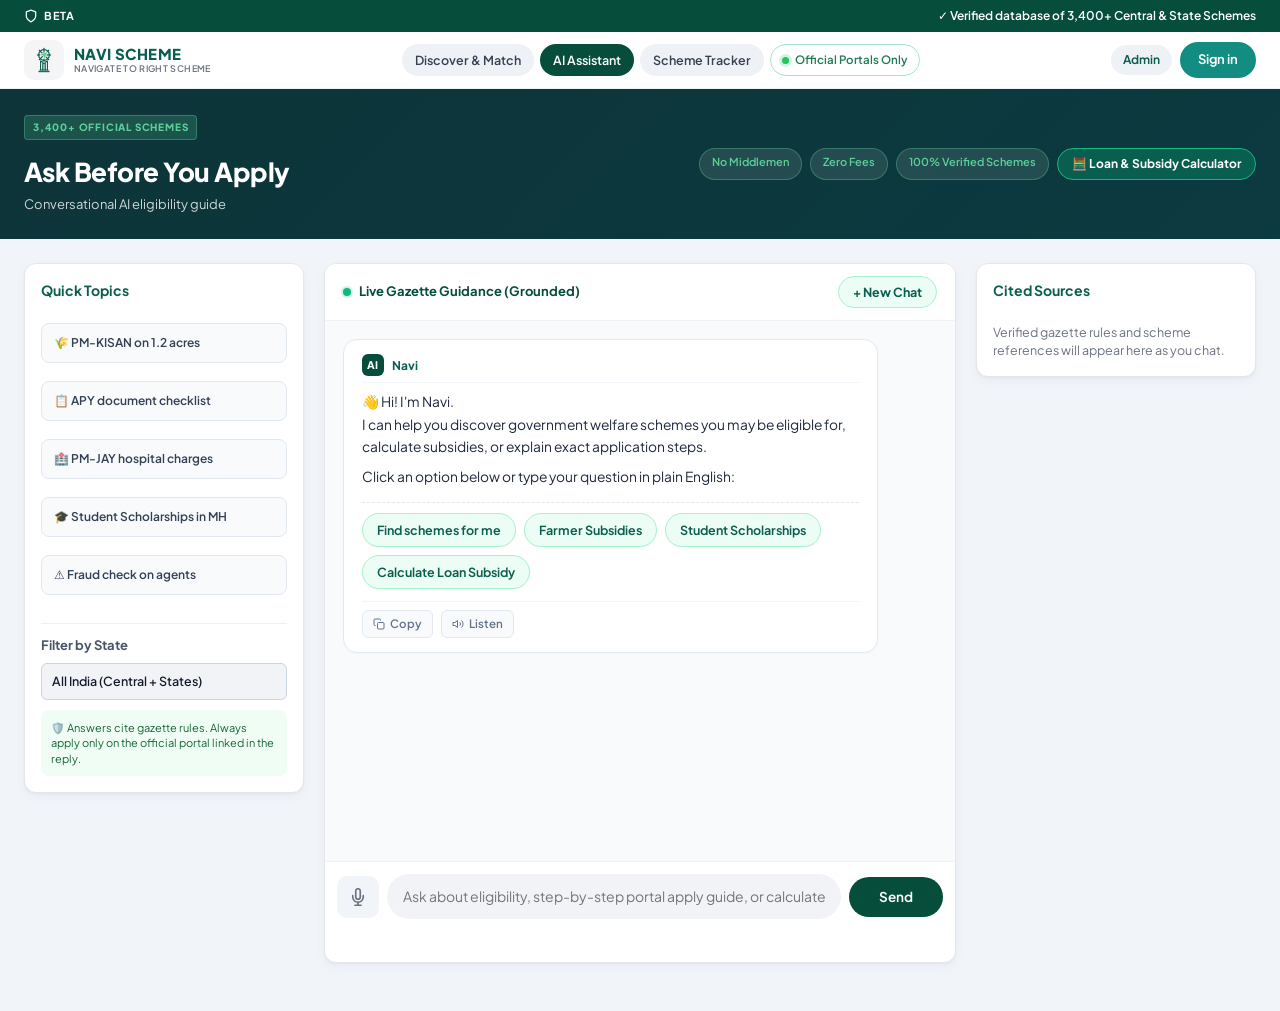
==== commit 97c92a14: "feat: implement scheme data management, user services, and web assistant interface with SQLite backe" ====
--- a/apps/web/public/assistant.html
+++ b/apps/web/public/assistant.html
@@ -18,15 +18,14 @@
   <section class="page-hero">
     <div class="page-hero-inner">
       <div>
-        <span class="hero-badge">GROUNDED IN 3,400+ OFFICIAL GAZETTES</span>
+        <span class="hero-badge">3,400+ OFFICIAL SCHEMES</span>
         <h1>Ask Before You Apply</h1>
-        <p>Conversational AI eligibility guide grounded in official government gazettes. Never asks for OTPs, fees, or
-          passwords.</p>
+        <p>Conversational AI eligibility guide</p>
       </div>
       <div class="page-hero-pills">
         <span>No Middlemen</span>
         <span>Zero Fees</span>
-        <span>100% Verified Gazette</span>
+        <span>100% Verified Schemes</span>
         <button type="button" class="btn btn-calc-pill" id="openCalcBtn"
           style="background:#0a5e4f;color:#fff;border:1px solid #10b981;cursor:pointer;padding:6px 14px;border-radius:999px;font-size:12px;font-weight:700;">🧮
           Loan &amp; Subsidy Calculator</button>
@@ -91,7 +90,7 @@
       </aside>
 
       <!-- Center: Main Chat Panel -->
-      <section class="panel chat-panel" style="height:632px;">
+      <section class="panel chat-panel">
         <div class="chat-header">
           <div class="chat-header-title">
             <span class="chat-status-dot"></span>
@@ -114,7 +113,7 @@
           </button>
           <input id="chatInput" type="text" autocomplete="off"
             placeholder="Ask about eligibility, step-by-step portal apply guide, or calculate loan subsidy..." />
-          <button class="btn btn-search" type="submit" id="sendBtn">Send</button>
+          <button class="btn btn-search" type="submit" id="sendBtn" style="width: 94px;">Send</button>
         </form>
       </section>
 
--- a/apps/web/public/styles.css
+++ b/apps/web/public/styles.css
@@ -700,6 +700,15 @@
   }
 }
 
+@keyframes spin {
+  from {
+    transform: rotate(0deg);
+  }
+  to {
+    transform: rotate(360deg);
+  }
+}
+
 .card-top {
   display: flex;
   align-items: flex-start;
@@ -757,6 +766,27 @@
   font-size: 13px;
   color: #64748b;
   line-height: 1.55;
+  word-break: break-word;
+}
+
+.btn-read-more {
+  background: none;
+  border: none;
+  color: #0d9488;
+  font-size: 12px;
+  font-weight: 700;
+  cursor: pointer;
+  padding: 0 4px;
+  margin-left: 2px;
+  text-decoration: underline;
+  text-underline-offset: 2px;
+  display: inline;
+  font-family: inherit;
+  transition: color 0.15s ease;
+}
+
+.btn-read-more:hover {
+  color: #0f766e;
 }
 
 .benefits {
@@ -1345,6 +1375,58 @@
   font-weight: 600;
 }
 
+.portal-apply-link {
+  display: inline-flex;
+  align-items: center;
+  gap: 5px;
+  color: #047857;
+  background: #ecfdf5;
+  border: 1px solid #a7f3d0;
+  padding: 3px 10px;
+  border-radius: 6px;
+  font-weight: 700;
+  font-size: 12.5px;
+  text-decoration: none;
+  transition: all 0.15s ease;
+  word-break: break-all;
+  margin: 2px 0;
+}
+
+.portal-apply-link:hover {
+  background: #047857;
+  color: #ffffff;
+  border-color: #047857;
+  transform: translateY(-1px);
+  box-shadow: 0 2px 6px rgba(4, 120, 87, 0.2);
+}
+
+.portal-apply-link svg {
+  flex-shrink: 0;
+}
+
+.bubble-ai h3, .bubble-ai-h3 {
+  font-size: 15px;
+  font-weight: 800;
+  color: #0f172a;
+  margin: 10px 0 4px;
+}
+
+.bubble-ai h4, .bubble-ai-h4 {
+  font-size: 13.5px;
+  font-weight: 700;
+  color: #047857;
+  margin: 8px 0 3px;
+}
+
+.bubble-ai ul, .bubble-ai ol {
+  margin: 6px 0 8px 18px;
+}
+
+.bubble-ai li {
+  margin-bottom: 4px;
+  line-height: 1.5;
+}
+
 .chat-scheme-card {
   background: #f8fafc;
   border: 1px solid #e2e8f0;
@@ -1498,7 +1580,46 @@
   }
 }
 
-/* Sources panel */
+/* Sources panel with vertical scrolling */
+.sources-panel {
+  display: flex;
+  flex-direction: column;
+  max-height: 600px;
+}
+
+.sources-panel h2 {
+  flex-shrink: 0;
+  margin-bottom: 12px;
+}
+
+.sources-list {
+  flex: 1;
+  overflow-y: auto;
+  overflow-x: hidden;
+  max-height: 520px;
+  padding-right: 4px;
+  scrollbar-width: thin;
+  scrollbar-color: #cbd5e1 #f8fafc;
+}
+
+.sources-list::-webkit-scrollbar {
+  width: 5px;
+}
+
+.sources-list::-webkit-scrollbar-track {
+  background: #f8fafc;
+  border-radius: 4px;
+}
+
+.sources-list::-webkit-scrollbar-thumb {
+  background: #cbd5e1;
+  border-radius: 4px;
+}
+
+.sources-list::-webkit-scrollbar-thumb:hover {
+  background: #94a3b8;
+}
+
 .source-card {
   background: #f8fafc;
   border: 1px solid #e2e8f0;
@@ -1726,34 +1847,7 @@
   }
 }
 
-/* Responsive adjustments */
-@media (max-width: 1100px) {
-  .assistant-layout {
-    grid-template-columns: 240px 1fr;
-  }
-
-  .sources-panel {
-    display: none;
-  }
-}
-
-@media (max-width: 800px) {
-  .assistant-layout {
-    grid-template-columns: 1fr;
-  }
-
-  .prompts-panel {
-    display: none;
-  }
-
-  .main-inner {
-    grid-template-columns: 1fr;
-  }
-
-  .engine {
-    position: static;
-  }
-}
+/* Chat Header */
 
 .chat-header {
   display: flex;
@@ -2143,12 +2237,29 @@
   background: #fff;
   border: 1px solid #e8ebf0;
   border-radius: 12px;
+  scrollbar-width: thin;
+  scrollbar-color: #cbd5e1 #f8fafc;
+}
+
+.table-wrap::-webkit-scrollbar {
+  height: 6px;
+}
+
+.table-wrap::-webkit-scrollbar-track {
+  background: #f8fafc;
+  border-radius: 4px;
+}
+
+.table-wrap::-webkit-scrollbar-thumb {
+  background: #cbd5e1;
+  border-radius: 4px;
 }
 
 .data-table {
   width: 100%;
   border-collapse: collapse;
   font-size: 13.5px;
+  table-layout: auto;
 }
 
 .data-table th,
@@ -2156,13 +2267,55 @@
   padding: 12px 14px;
   text-align: left;
   border-bottom: 1px solid #eef0f4;
-  white-space: nowrap;
+  vertical-align: middle;
 }
 
 .data-table th {
   font-size: 11px;
+  font-weight: 700;
+  text-transform: uppercase;
   letter-spacing: 0.05em;
   color: var(--text-muted);
+  background: #fafbfc;
+  white-space: nowrap;
+}
+
+.data-table td {
+  white-space: normal;
+}
+
+/* Scheme Name Column */
+.data-table td:first-child {
+  font-weight: 600;
+  color: #0f172a;
+  max-width: 300px;
+  word-break: break-word;
+}
+
+/* Ministry Column */
+.data-table td:nth-child(2) {
+  color: #475569;
+  font-size: 12.5px;
+  max-width: 240px;
+  word-break: break-word;
+}
+
+/* State Column */
+.data-table td:nth-child(3) {
+  white-space: nowrap;
+  color: #64748b;
+  font-size: 12.5px;
+}
+
+/* Status Column */
+.data-table td:nth-child(4) {
+  white-space: nowrap;
+}
+
+/* Actions Column */
+.data-table td:nth-child(5) {
+  white-space: nowrap;
+  text-align: right;
 }
 
 .pill-warn {
@@ -2528,19 +2681,30 @@
 }
 
 @media (max-width: 1100px) {
-
-  .assistant-layout,
+  .nav {
+    display: none;
+  }
+
+  .menu-toggle {
+    display: inline-flex;
+  }
+
+  .header-inner {
+    justify-content: space-between;
+  }
+
+  .assistant-layout {
+    grid-template-columns: 240px 1fr;
+    gap: 16px;
+  }
+
+  .sources-panel {
+    grid-column: 1 / -1;
+  }
+
   .kpi-grid,
   .tracker-stats {
     grid-template-columns: 1fr 1fr;
-  }
-
-  .assistant-layout {
-    grid-template-columns: 1fr 1fr;
-  }
-
-  .prompts-panel {
-    grid-column: 1 / -1;
   }
 
   .admin-layout {
@@ -2555,6 +2719,28 @@
 }
 
 @media (max-width: 960px) {
+  .main-inner {
+    grid-template-columns: 1fr;
+  }
+
+  .engine {
+    position: static;
+  }
+
+  .hero-inner {
+    grid-template-columns: 1fr;
+    gap: 24px;
+  }
+
+  .hero-stats {
+    flex-direction: row;
+    flex-wrap: wrap;
+  }
+
+  .stat-card {
+    flex: 1;
+    min-width: 160px;
+  }
 
   .auth-shell,
   .tracker-list,
@@ -2572,52 +2758,106 @@
   }
 }
 
-@media (max-width: 720px) {
-
-  .kpi-grid,
-  .tracker-stats,
+@media (max-width: 860px) {
   .assistant-layout {
     grid-template-columns: 1fr;
-  }
-}
-
-/* ——— Responsive ——— */
-@media (max-width: 1100px) {
-  .nav {
+    gap: 12px;
+    padding: 0 12px;
+  }
+
+  .prompts-panel {
+    display: flex;
+    flex-direction: row;
+    overflow-x: auto;
+    white-space: nowrap;
+    -webkit-overflow-scrolling: touch;
+    scrollbar-width: none;
+    align-items: center;
+    gap: 8px;
+    padding: 10px 12px;
+    border-radius: 12px;
+  }
+
+  .prompts-panel::-webkit-scrollbar {
     display: none;
   }
 
-  .menu-toggle {
+  .prompts-panel h2 {
+    display: none;
+  }
+
+  .prompt-chip {
     display: inline-flex;
-  }
-
-  .header-inner {
-    justify-content: space-between;
-  }
-}
-
-@media (max-width: 960px) {
-  .main-inner {
-    grid-template-columns: 1fr;
-  }
-
-  .engine {
-    position: static;
-  }
-
-  .hero-inner {
-    grid-template-columns: 1fr;
-    gap: 24px;
-  }
-
-  .hero-stats {
-    flex-direction: row;
-    flex-wrap: wrap;
-  }
-
-  .stat-card {
+    align-items: center;
+    flex-shrink: 0;
+    width: auto;
+    margin-bottom: 0;
+    padding: 6px 14px;
+    font-size: 12px;
+    border-radius: 999px;
+  }
+
+  .prompts-panel div:has(#profileState) {
+    width: auto;
+    flex-shrink: 0;
+    min-width: 140px;
+    margin-top: 0 !important;
+    border-top: none !important;
+    padding-top: 0 !important;
+  }
+
+  .prompts-panel .panel-note {
+    display: none;
+  }
+
+  .chat-panel {
+    height: 65vh;
+    min-height: 420px;
+    max-height: calc(100vh - 200px);
+    border-radius: 12px;
+  }
+
+  .chat-log {
+    padding: 12px;
+    gap: 12px;
+  }
+
+  .bubble {
+    max-width: 95%;
+    padding: 10px 14px;
+    font-size: 13.5px;
+  }
+
+  .chat-form {
+    padding: 8px 10px;
+    gap: 6px;
+    display: flex;
+    align-items: center;
+  }
+
+  .chat-form input {
     flex: 1;
-    min-width: 160px;
+    min-width: 0;
+    font-size: 13px;
+    padding: 8px 10px;
+  }
+
+  .chat-form .btn-search {
+    flex-shrink: 0;
+    padding: 8px 14px;
+    font-size: 12.5px;
+  }
+
+  .modal-dialog {
+    width: calc(100vw - 24px);
+    margin: 10px auto;
+    max-height: 90vh;
+  }
+
+  .modal-header,
+  .modal-body,
+  .modal-footer {
+    padding: 12px 14px;
   }
 }
 
@@ -2634,7 +2874,7 @@
     grid-template-columns: 1fr;
   }
 
-  .header-actions>.btn-ghost {
+  .header-actions > .btn-ghost {
     display: none;
   }
 
@@ -2660,21 +2900,37 @@
   .auth-brand h1 {
     font-size: 26px;
   }
+
+  .kpi-grid,
+  .tracker-stats {
+    grid-template-columns: 1fr;
+  }
 }
 
 @media (max-width: 640px) {
-
-  .assistant-layout,
   .admin-layout {
     grid-template-columns: 1fr;
   }
 
   .chat-panel {
-    min-height: 420px;
+    height: 68vh;
+    min-height: 400px;
   }
 
   .page-hero-inner h1 {
-    font-size: 26px;
+    font-size: 22px;
+  }
+
+  .page-hero-pills {
+    display: flex;
+    flex-wrap: wrap;
+    gap: 6px;
+  }
+
+  .page-hero-pills span,
+  .page-hero-pills button {
+    font-size: 11px;
+    padding: 4px 10px;
   }
 
   .brand-tagline {
@@ -2692,7 +2948,43 @@
   .alert-inner,
   .main-inner,
   .page-hero-inner {
-    padding-left: 16px;
-    padding-right: 16px;
+    padding-left: 12px;
+    padding-right: 12px;
+  }
+
+  /* Loan modal on small screens */
+  .modal-body > div[style*="grid-template-columns: 1fr 1fr"] {
+    grid-template-columns: 1fr !important;
+    gap: 10px !important;
+  }
+
+  .calc-results-box > div:first-child {
+    grid-template-columns: 1fr 1fr !important;
+    gap: 8px !important;
+  }
+}
+
+@media (max-width: 480px) {
+  .bubble {
+    max-width: 100%;
+  }
+
+  .chat-form .btn-search {
+    padding: 8px 12px;
+    font-size: 12px;
+  }
+
+  .chat-form .btn-mic {
+    width: 34px;
+    height: 34px;
+    padding: 0;
+    display: inline-flex;
+    align-items: center;
+    justify-content: center;
+  }
+
+  .quick-reply-pill {
+    padding: 5px 10px;
+    font-size: 11px;
   }
 }
